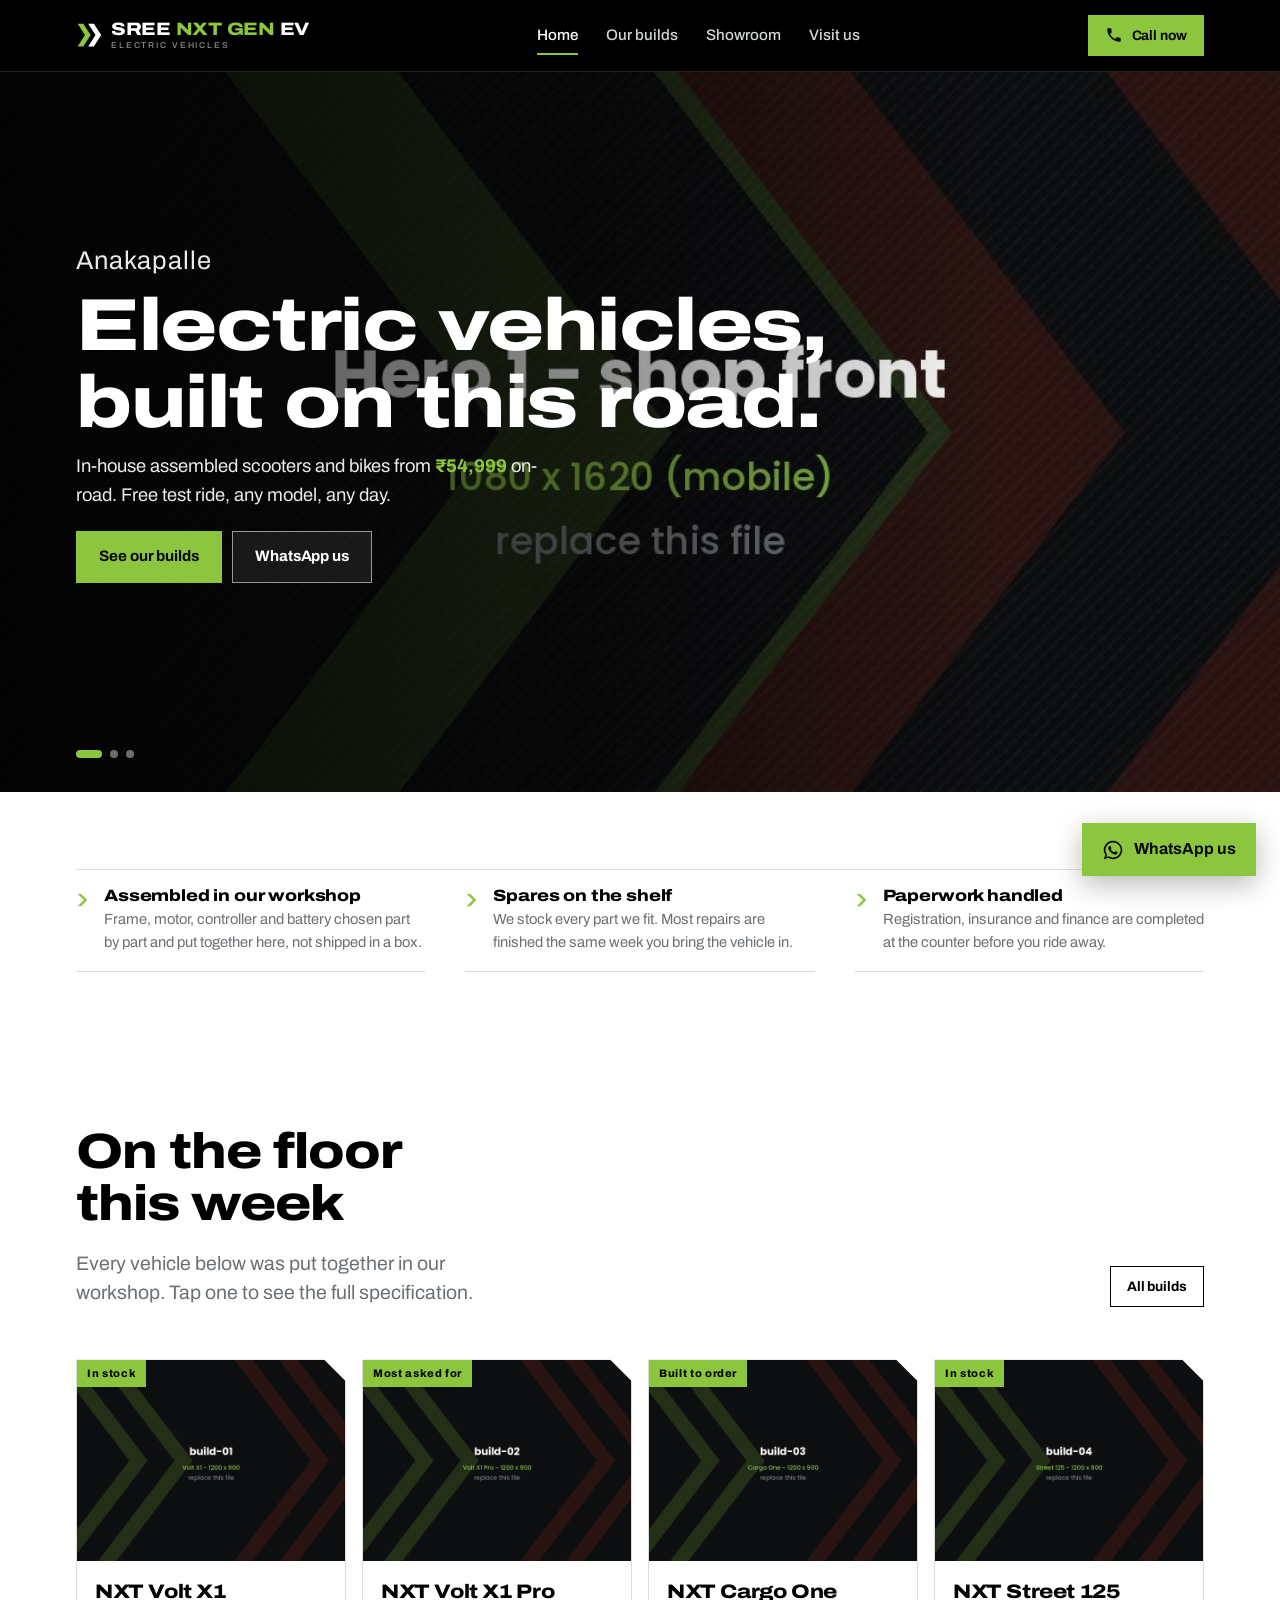
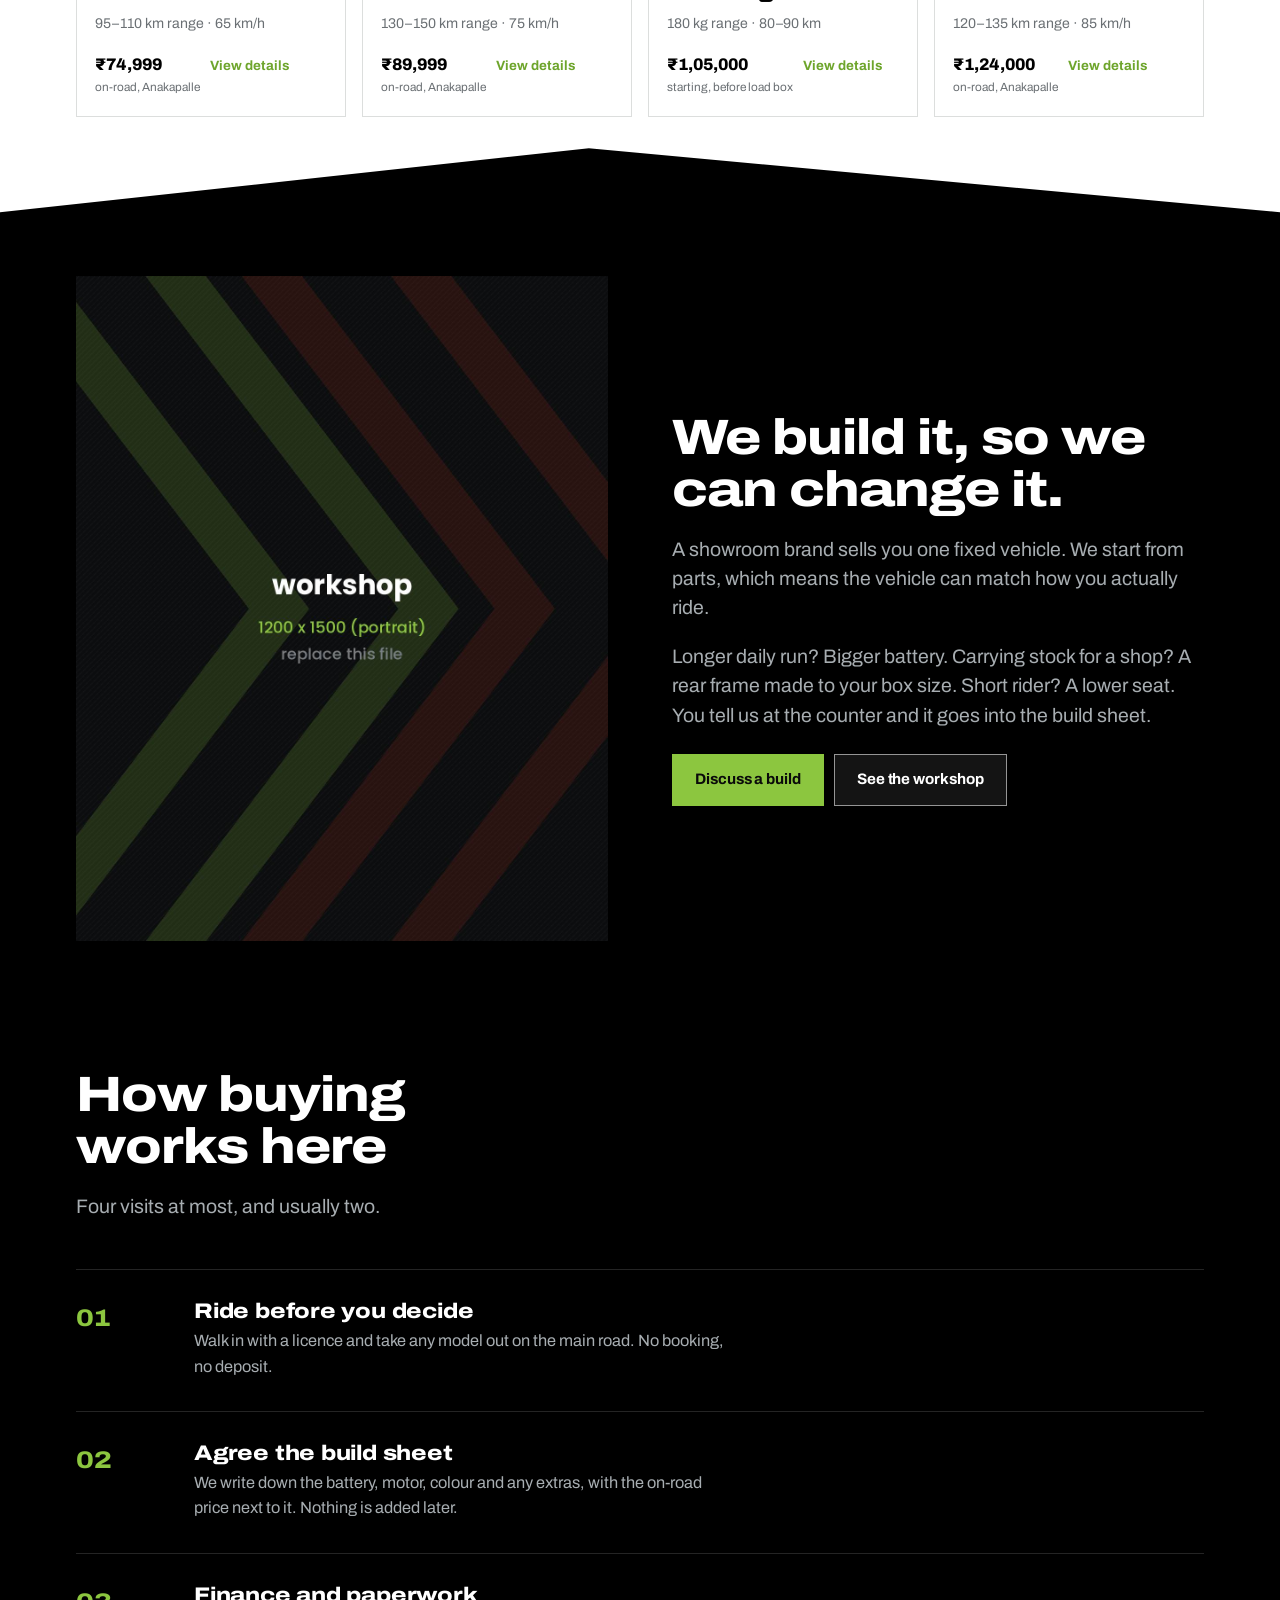
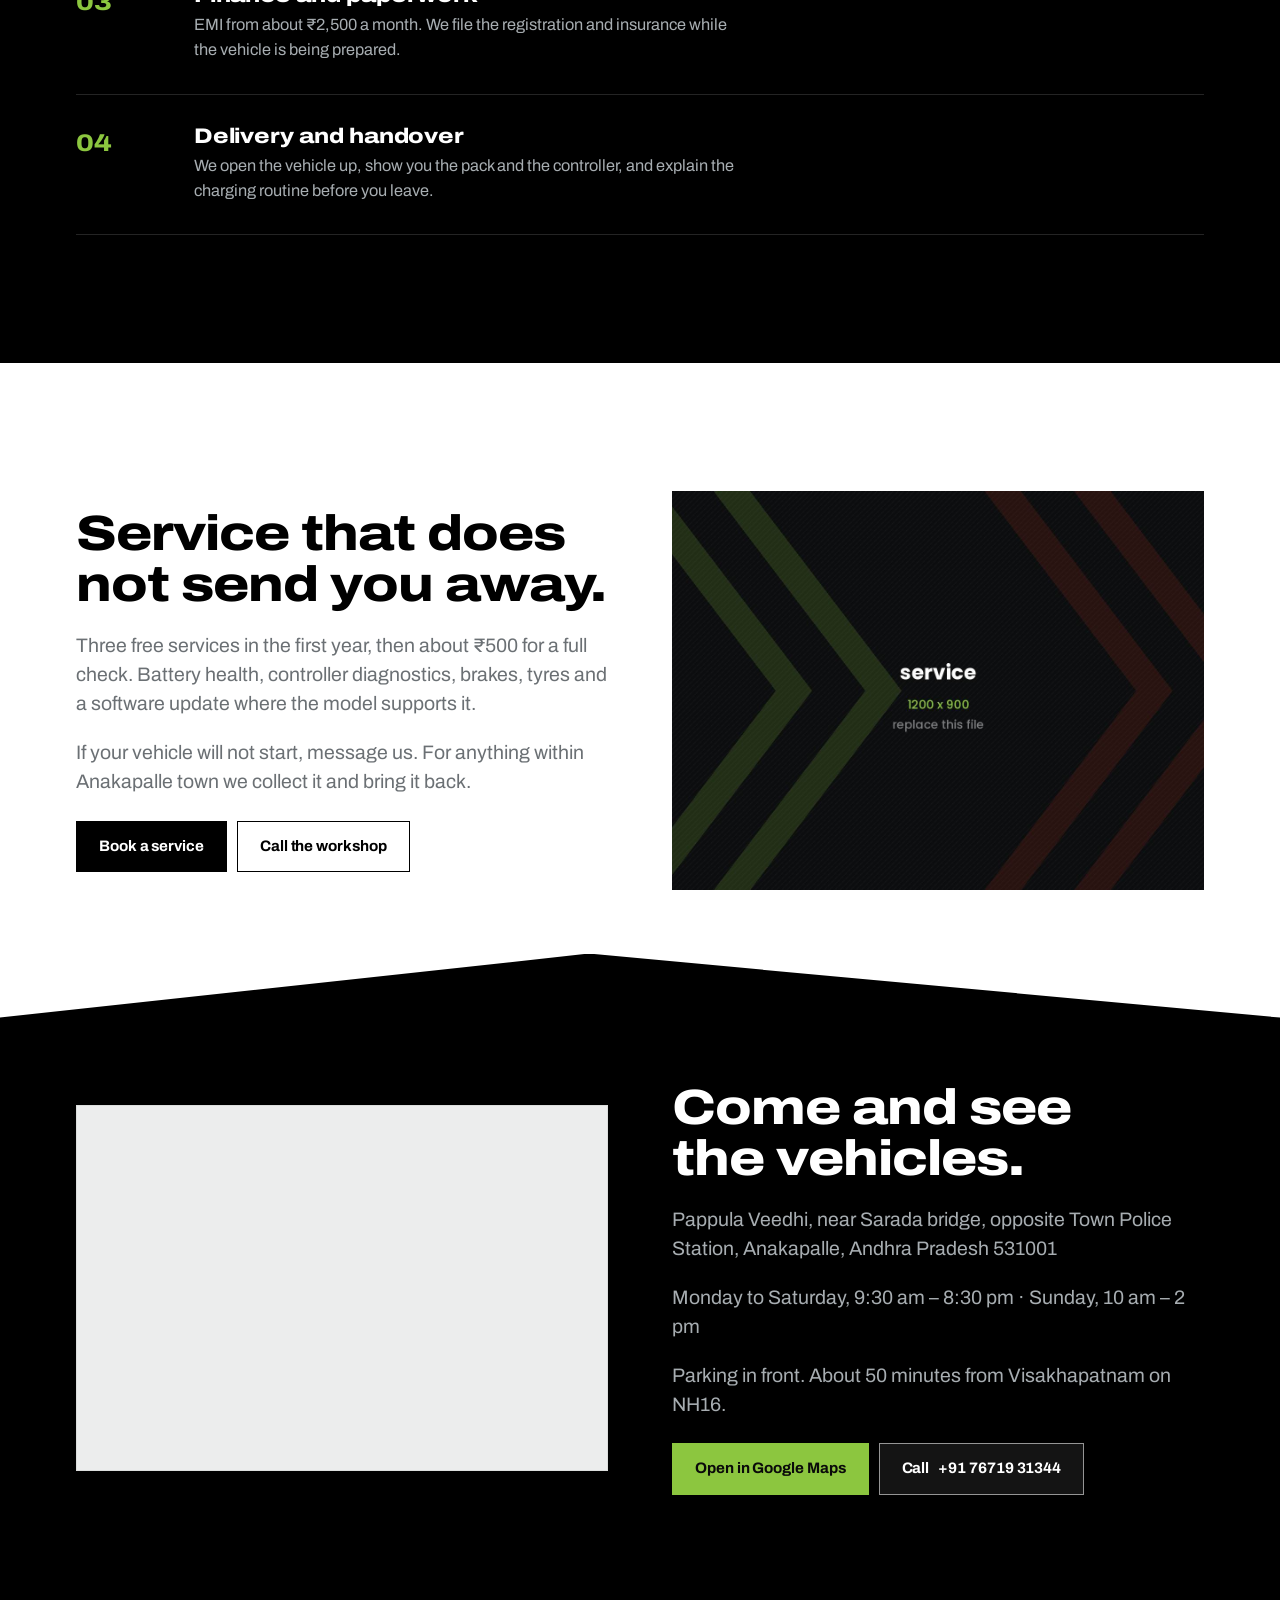
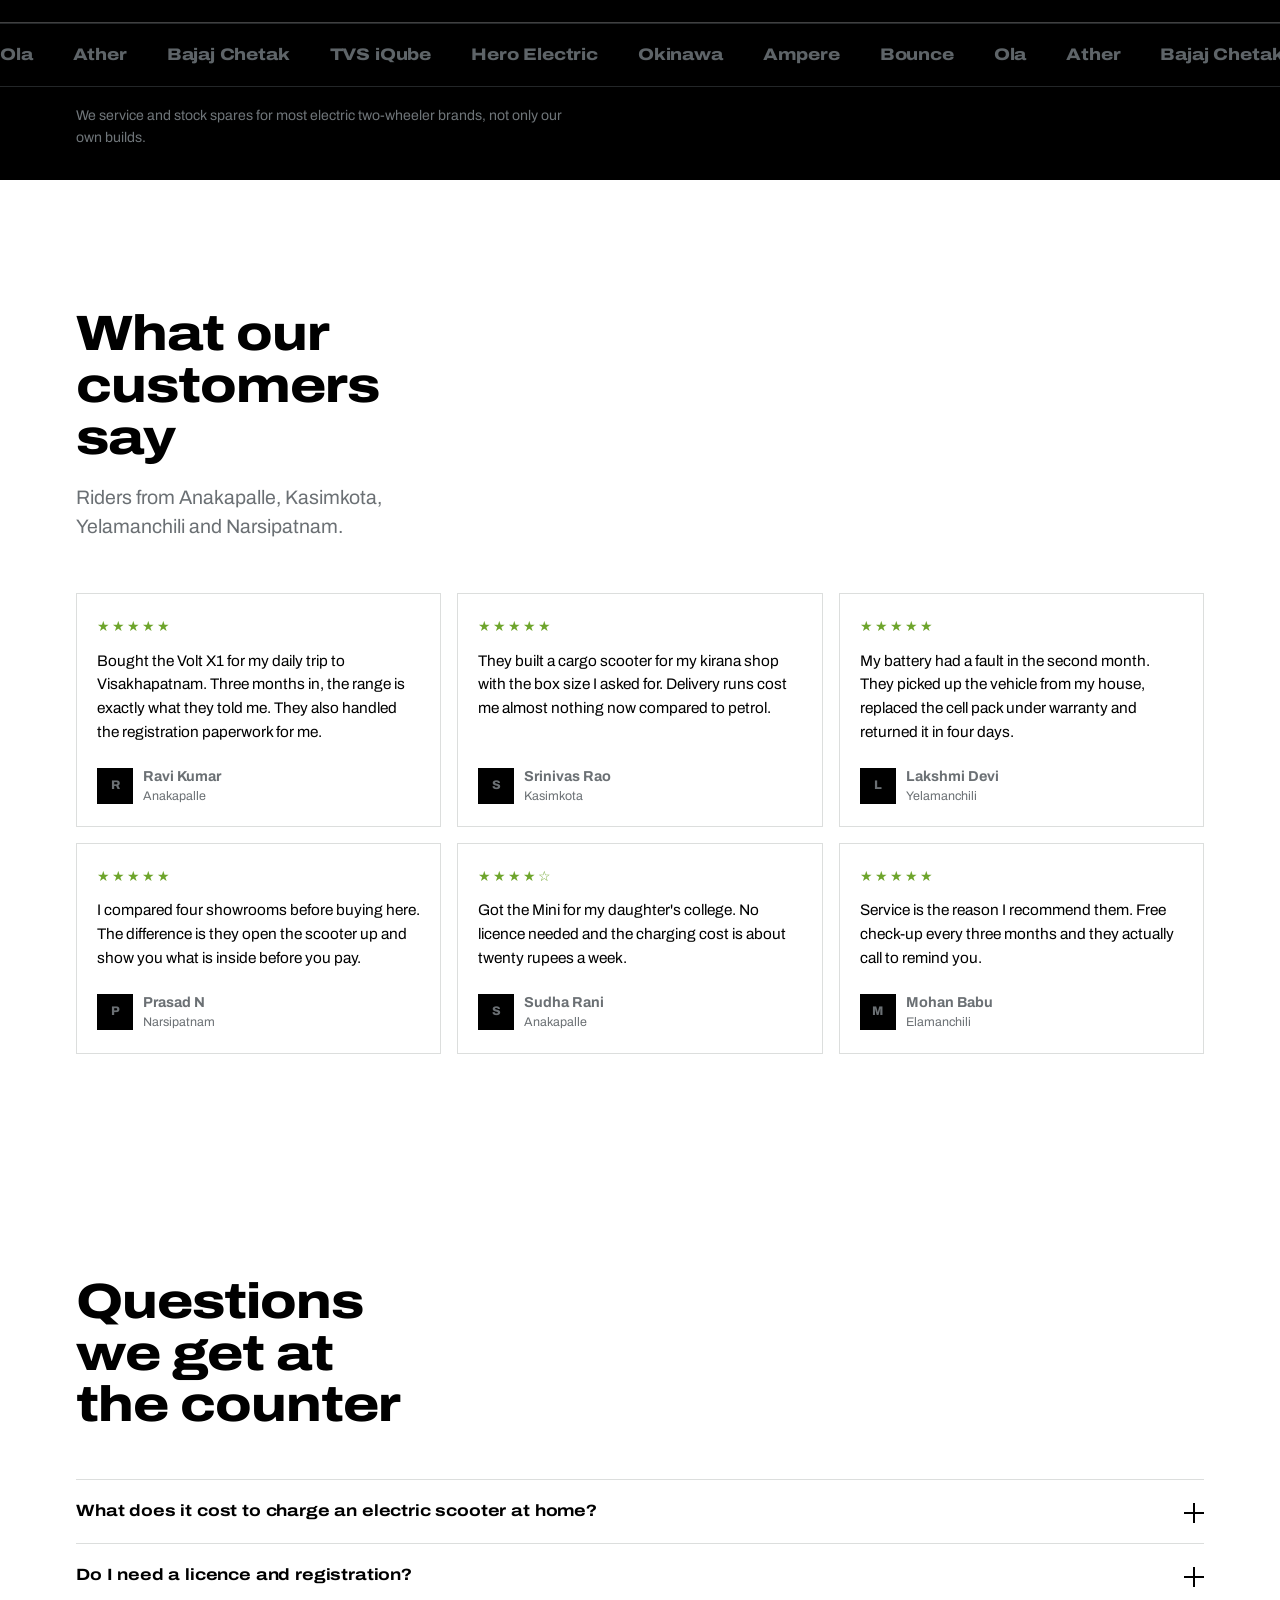
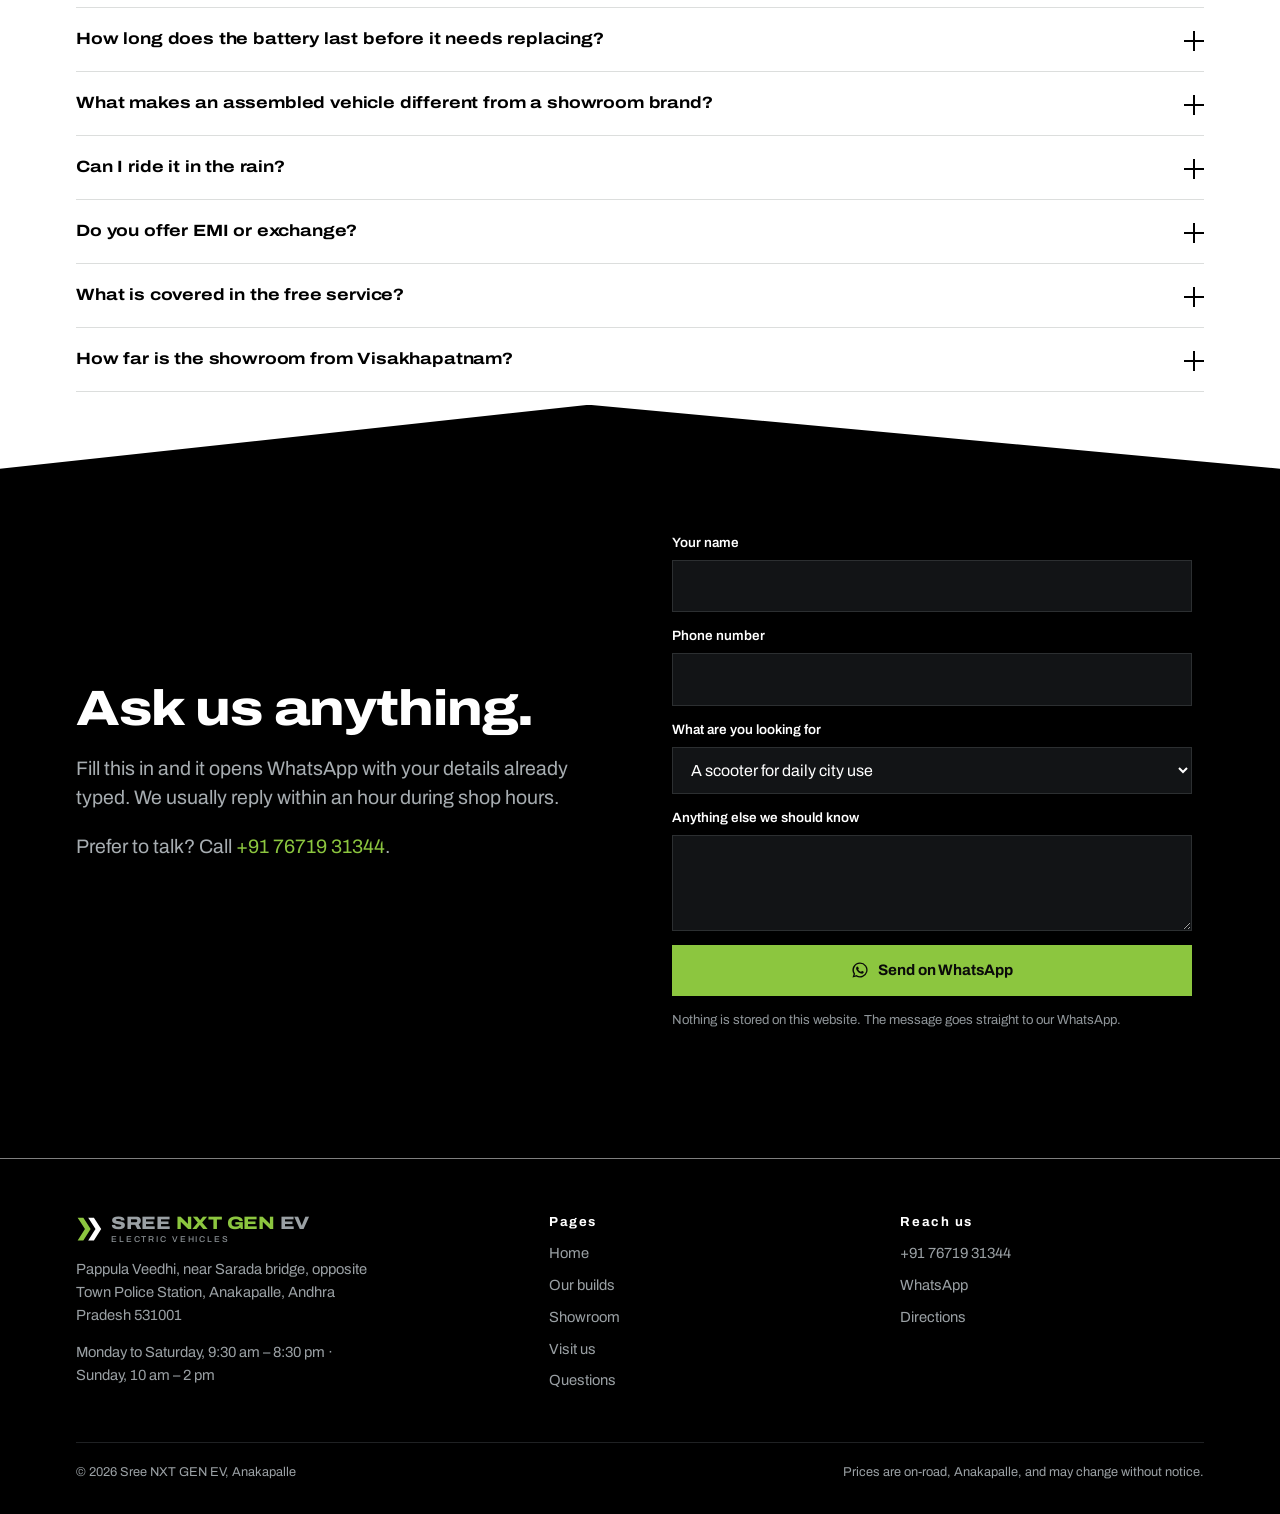
==== index.html @ 7ce73fc5 "first commit" ====
<!DOCTYPE html>
<html lang="en">
<head>
<meta charset="utf-8">
<meta name="viewport" content="width=device-width, initial-scale=1, viewport-fit=cover">
<title>Sree NXT GEN EV — Electric scooters and bikes in Anakapalle</title>
<meta name="description" content="Electric scooters, bikes and cargo vehicles assembled in our own workshop in Anakapalle. Test rides, EMI, registration and service, all in one place near the Sarada bridge.">
<meta name="theme-color" content="#000000">
<link rel="canonical" href="https://example.github.io/sree-nxt-gen-ev/">

<meta property="og:type" content="website">
<meta property="og:title" content="Sree NXT GEN EV — Electric scooters and bikes in Anakapalle">
<meta property="og:description" content="Assembled in our own workshop. Test ride any model on the Anakapalle main road, near the Sarada bridge.">
<meta property="og:image" content="assets/img/brand/og-cover.jpg">

<link rel="icon" href="assets/img/brand/favicon.svg" type="image/svg+xml">
<link rel="apple-touch-icon" href="assets/img/brand/og-cover.jpg">

<link rel="preconnect" href="https://fonts.googleapis.com">
<link rel="preconnect" href="https://fonts.gstatic.com" crossorigin>
<link href="https://fonts.googleapis.com/css2?family=Archivo:wdth,wght@100..125,400..900&display=swap" rel="stylesheet">
<link rel="stylesheet" href="assets/css/style.css">
</head>

<body>
<a class="skip" href="#main">Skip to content</a>

<!-- ─── Header ─────────────────────────────────────────────────────────── -->
<header class="site-head">
  <div class="wrap">
    <a class="logo" href="index.html" aria-label="Sree NXT GEN EV, home">
      <svg class="logo__mark" viewBox="0 0 32 32" aria-hidden="true">
        <path d="M2 2h7l9 14-9 14H2l9-14z" fill="#8cc63f"/>
        <path d="M15 2h7l9 14-9 14h-7l9-14z" fill="#ffffff"/>
      </svg>
      <span class="logo__text">SREE <b>NXT GEN</b> EV
        <span class="logo__sub">ELECTRIC VEHICLES</span>
      </span>
    </a>

    <nav class="nav" aria-label="Main">
      <a href="index.html" aria-current="page">Home</a>
      <a href="builds.html">Our builds</a>
      <a href="gallery.html">Showroom</a>
      <a href="contact.html">Visit us</a>
    </nav>

    <a class="btn btn--volt btn--sm head-cta" href="tel:+917671931344" data-link="call">
      <svg viewBox="0 0 24 24" fill="currentColor" aria-hidden="true"><path d="M6.6 10.8a15.1 15.1 0 0 0 6.6 6.6l2.2-2.2c.3-.3.7-.4 1-.2 1.2.4 2.4.6 3.6.6.6 0 1 .4 1 1V20c0 .6-.4 1-1 1A17 17 0 0 1 3 4c0-.6.4-1 1-1h3.5c.6 0 1 .4 1 1 0 1.3.2 2.5.6 3.6.1.3 0 .7-.2 1z"/></svg>
      Call now
    </a>

    <button class="burger" type="button" aria-label="Menu" aria-expanded="false" aria-controls="menu"><span></span></button>
  </div>
</header>

<div class="menu" id="menu">
  <a class="menu__link" href="index.html">Home</a>
  <a class="menu__link" href="builds.html">Our builds</a>
  <a class="menu__link" href="gallery.html">Showroom</a>
  <a class="menu__link" href="contact.html">Visit us</a>
  <a class="menu__link" href="index.html#faq">Questions</a>
  <div class="menu__foot">
    <a class="btn btn--volt" href="#" data-link="whatsapp">Message us on WhatsApp</a>
    <a class="btn btn--ghost" href="#" data-link="call">Call <span data-fill="phone">+91 76719 31344</span></a>
  </div>
</div>

<main id="main">

<!-- ─── Hero ───────────────────────────────────────────────────────────── -->
<section class="hero" aria-label="Featured">

  <article class="hero__slide is-active">
    <div class="hero__media">
      <picture>
        <source media="(min-width: 768px)" srcset="assets/img/hero/hero-1-desktop.jpg">
        <img src="assets/img/hero/hero-1-mobile.jpg" alt="Sree NXT GEN EV showroom on the Anakapalle main road" width="1080" height="1620" fetchpriority="high">
      </picture>
    </div>
    <div class="hero__copy">
      <p class="hero__kicker rise">Anakapalle</p>
      <h1 class="rise">Electric vehicles, built on this road.</h1>
      <p class="hero__price rise">In-house assembled scooters and bikes from <strong>₹54,999</strong> on-road. Free test ride, any model, any day.</p>
      <div class="hero__actions rise">
        <a class="btn btn--volt" href="builds.html">See our builds</a>
        <a class="btn btn--ghost" href="#" data-link="whatsapp">WhatsApp us</a>
      </div>
    </div>
  </article>

  <article class="hero__slide">
    <div class="hero__media">
      <picture>
        <source media="(min-width: 768px)" srcset="assets/img/hero/hero-2-desktop.jpg">
        <img src="assets/img/hero/hero-2-mobile.jpg" alt="A custom assembled electric bike in the workshop" width="1080" height="1620" loading="lazy">
      </picture>
    </div>
    <div class="hero__copy">
      <p class="hero__kicker">Made to order</p>
      <h1>Tell us the range. We build to it.</h1>
      <p class="hero__price">Pick the battery, the seat, the carrier and the colour. Most custom builds are ready in <strong>10 to 14 days</strong>.</p>
      <div class="hero__actions">
        <a class="btn btn--volt" href="#" data-link="whatsapp" data-msg="Hello Sree NXT GEN EV, I want to discuss a custom build. Can you tell me the options?">Start a custom build</a>
        <a class="btn btn--ghost" href="builds.html">See what we have made</a>
      </div>
    </div>
  </article>

  <article class="hero__slide">
    <div class="hero__media">
      <picture>
        <source media="(min-width: 768px)" srcset="assets/img/hero/hero-3-desktop.jpg">
        <img src="assets/img/hero/hero-3-mobile.jpg" alt="A customer taking delivery of a new electric scooter" width="1080" height="1620" loading="lazy">
      </picture>
    </div>
    <div class="hero__copy">
      <p class="hero__kicker">Service</p>
      <h1>Every part we fit, we keep in stock.</h1>
      <p class="hero__price">Batteries, controllers, motors and spares on the shelf, so a repair takes <strong>days, not weeks</strong>.</p>
      <div class="hero__actions">
        <a class="btn btn--volt" href="#service">Our service promise</a>
        <a class="btn btn--ghost" href="#" data-link="maps">Get directions</a>
      </div>
    </div>
  </article>

  <div class="hero__dots" role="tablist" aria-label="Choose a slide">
    <button type="button" role="tab" aria-selected="true" aria-label="Slide 1"></button>
    <button type="button" role="tab" aria-selected="false" aria-label="Slide 2"></button>
    <button type="button" role="tab" aria-selected="false" aria-label="Slide 3"></button>
  </div>
</section>

<!-- ─── Why here ───────────────────────────────────────────────────────── -->
<section class="chapter chapter--tight">
  <div class="wrap">
    <div class="facts">
      <div>
        <svg class="chev" viewBox="0 0 16 16" aria-hidden="true"><path d="M2 1h4l7 7-7 7H2l7-7z" fill="#8cc63f"/></svg>
        <div>
          <h4>Assembled in our workshop</h4>
          <p>Frame, motor, controller and battery chosen part by part and put together here, not shipped in a box.</p>
        </div>
      </div>
      <div>
        <svg class="chev" viewBox="0 0 16 16" aria-hidden="true"><path d="M2 1h4l7 7-7 7H2l7-7z" fill="#8cc63f"/></svg>
        <div>
          <h4>Spares on the shelf</h4>
          <p>We stock every part we fit. Most repairs are finished the same week you bring the vehicle in.</p>
        </div>
      </div>
      <div>
        <svg class="chev" viewBox="0 0 16 16" aria-hidden="true"><path d="M2 1h4l7 7-7 7H2l7-7z" fill="#8cc63f"/></svg>
        <div>
          <h4>Paperwork handled</h4>
          <p>Registration, insurance and finance are completed at the counter before you ride away.</p>
        </div>
      </div>
    </div>
  </div>
</section>

<!-- ─── Featured builds ───────────────────────────────────────────────── -->
<section class="chapter chapter--tight" id="builds">
  <div class="wrap">
    <div class="head head--split">
      <div>
        <h2>On the floor this week</h2>
        <p class="lede">Every vehicle below was put together in our workshop. Tap one to see the full specification.</p>
      </div>
      <a class="btn btn--line btn--sm" href="builds.html">All builds</a>
    </div>

    <div class="rail rail--4" data-builds="featured">
      <!-- cards are written by assets/js/data.js -->
    </div>
  </div>
</section>

<!-- ─── Assembly story ─────────────────────────────────────────────────── -->
<section class="chapter chapter--dark chapter--notch" id="custom">
  <div class="wrap">
    <div class="split">
      <div class="split__media">
        <img src="assets/img/brand/workshop.jpg" alt="Inside the Sree NXT GEN EV workshop" width="1200" height="1500" loading="lazy">
      </div>
      <div>
        <h2>We build it, so we can change it.</h2>
        <p class="lede">A showroom brand sells you one fixed vehicle. We start from parts, which means the vehicle can match how you actually ride.</p>
        <p class="lede">Longer daily run? Bigger battery. Carrying stock for a shop? A rear frame made to your box size. Short rider? A lower seat. You tell us at the counter and it goes into the build sheet.</p>
        <div class="stack-sm mt24">
          <a class="btn btn--volt" href="#" data-link="whatsapp" data-msg="Hello Sree NXT GEN EV, I would like to discuss a custom build. Please share the options and prices.">Discuss a build</a>
          <a class="btn btn--ghost" href="gallery.html">See the workshop</a>
        </div>
      </div>
    </div>
  </div>
</section>

<!-- ─── How buying works (a real sequence, so it is numbered) ──────────── -->
<section class="chapter chapter--dark" style="padding-top:0">
  <div class="wrap">
    <div class="head">
      <h2>How buying works here</h2>
      <p class="lede">Four visits at most, and usually two.</p>
    </div>
    <div class="steps">
      <div class="step">
        <div>
          <h4>Ride before you decide</h4>
          <p>Walk in with a licence and take any model out on the main road. No booking, no deposit.</p>
        </div>
      </div>
      <div class="step">
        <div>
          <h4>Agree the build sheet</h4>
          <p>We write down the battery, motor, colour and any extras, with the on-road price next to it. Nothing is added later.</p>
        </div>
      </div>
      <div class="step">
        <div>
          <h4>Finance and paperwork</h4>
          <p>EMI from about ₹2,500 a month. We file the registration and insurance while the vehicle is being prepared.</p>
        </div>
      </div>
      <div class="step">
        <div>
          <h4>Delivery and handover</h4>
          <p>We open the vehicle up, show you the pack and the controller, and explain the charging routine before you leave.</p>
        </div>
      </div>
    </div>
  </div>
</section>

<!-- ─── Service ────────────────────────────────────────────────────────── -->
<section class="chapter" id="service">
  <div class="wrap">
    <div class="split split--flip">
      <div class="split__media">
        <img src="assets/img/brand/service.jpg" alt="Battery and controller check in the service bay" width="1200" height="900" loading="lazy" style="aspect-ratio:4/3">
      </div>
      <div>
        <h2>Service that does not send you away.</h2>
        <p class="lede">Three free services in the first year, then about ₹500 for a full check. Battery health, controller diagnostics, brakes, tyres and a software update where the model supports it.</p>
        <p class="lede">If your vehicle will not start, message us. For anything within Anakapalle town we collect it and bring it back.</p>
        <div class="stack-sm mt24">
          <a class="btn btn--dark" href="#" data-link="whatsapp" data-msg="Hello Sree NXT GEN EV, I need service for my vehicle. Can you help?">Book a service</a>
          <a class="btn btn--line" href="#" data-link="call">Call the workshop</a>
        </div>
      </div>
    </div>
  </div>
</section>

<!-- ─── Visit us ───────────────────────────────────────────────────────── -->
<section class="chapter chapter--dark chapter--notch" id="visit">
  <div class="wrap">
    <div class="split">
      <div class="split__media">
        <div class="map">
          <iframe
            src="https://www.google.com/maps?q=Sree%20Nxt%20Gen%20ev%2C%20near%20Sarada%20bridge%2C%20Anakapalle%2C%20Andhra%20Pradesh%20531001&output=embed"
            title="Map showing Sree NXT GEN EV in Anakapalle"
            loading="lazy" referrerpolicy="no-referrer-when-downgrade"></iframe>
        </div>
      </div>
      <div>
        <h2>Come and see the vehicles.</h2>
        <p class="lede" data-fill="address">Pappula Veedhi, near Sarada bridge, opposite Town Police Station, Anakapalle, Andhra Pradesh 531001</p>
        <p class="lede" data-fill="hours">Monday to Saturday, 9:30 am – 8:30 pm · Sunday, 10 am – 2 pm</p>
        <p class="lede">Parking in front. About 50 minutes from Visakhapatnam on NH16.</p>
        <div class="stack-sm mt24">
          <a class="btn btn--volt" href="#" data-link="maps">Open in Google Maps</a>
          <a class="btn btn--ghost" href="#" data-link="call">Call <span data-fill="phone">+91 76719 31344</span></a>
        </div>
      </div>
    </div>
  </div>
</section>

<!-- ─── Brands we service ──────────────────────────────────────────────── -->
<section class="chapter--dark" style="background:#000;padding-block:0" aria-label="Vehicles we service">
  <div class="marquee">
    <div class="marquee__row" aria-hidden="true">
      <span>Ola</span><span>Ather</span><span>Bajaj Chetak</span><span>TVS iQube</span><span>Hero Electric</span><span>Okinawa</span><span>Ampere</span><span>Bounce</span>
      <span>Ola</span><span>Ather</span><span>Bajaj Chetak</span><span>TVS iQube</span><span>Hero Electric</span><span>Okinawa</span><span>Ampere</span><span>Bounce</span>
    </div>
  </div>
  <div class="wrap" style="padding-block:18px 32px">
    <p style="color:#6f7579;font-size:.88rem;margin:0">We service and stock spares for most electric two-wheeler brands, not only our own builds.</p>
  </div>
</section>

<!-- ─── Reviews ────────────────────────────────────────────────────────── -->
<section class="chapter" id="reviews">
  <div class="wrap">
    <div class="head">
      <h2>What our customers say</h2>
      <p class="lede">Riders from Anakapalle, Kasimkota, Yelamanchili and Narsipatnam.</p>
    </div>
    <div class="rail" data-reviews>
      <!-- written by assets/js/data.js -->
    </div>
  </div>
</section>

<!-- ─── FAQ ────────────────────────────────────────────────────────────── -->
<section class="chapter chapter--tight" id="faq">
  <div class="wrap">
    <div class="head">
      <h2>Questions we get at the counter</h2>
    </div>
    <div class="acc" data-faqs>
      <!-- written by assets/js/data.js -->
    </div>
  </div>
</section>

<!-- ─── Enquiry ────────────────────────────────────────────────────────── -->
<section class="chapter chapter--dark chapter--notch" id="enquire">
  <div class="wrap">
    <div class="split">
      <div>
        <h2>Ask us anything.</h2>
        <p class="lede">Fill this in and it opens WhatsApp with your details already typed. We usually reply within an hour during shop hours.</p>
        <p class="lede">Prefer to talk? Call <a href="#" data-link="call" class="volt" data-fill="phone">+91 76719 31344</a>.</p>
      </div>

      <form class="form" id="enquiry" novalidate>
        <div class="field">
          <label for="name_field">Your name</label>
          <input type="text" id="name_field" name="name_field" autocomplete="name" aria-required="true">
        </div>
        <div class="field">
          <label for="phone_field">Phone number</label>
          <input type="tel" id="phone_field" name="phone_field" autocomplete="tel" inputmode="numeric" aria-required="true">
        </div>
        <div class="field">
          <label for="model_field">What are you looking for</label>
          <select id="model_field" name="model_field">
            <option>A scooter for daily city use</option>
            <option>A motorcycle style build</option>
            <option>A cargo or delivery vehicle</option>
            <option>A low speed model, no licence</option>
            <option>Service or spare parts</option>
            <option>Something else</option>
          </select>
        </div>
        <div class="field">
          <label for="note_field">Anything else we should know</label>
          <textarea id="note_field" name="note_field"></textarea>
        </div>
        <button class="btn btn--volt btn--block" type="submit">
          <svg viewBox="0 0 24 24" fill="currentColor" aria-hidden="true"><path d="M12 2a10 10 0 0 0-8.5 15.3L2 22l4.8-1.5A10 10 0 1 0 12 2m0 1.8a8.2 8.2 0 1 1-4.3 15.1l-.3-.2-2.8.9.9-2.7-.2-.3A8.2 8.2 0 0 1 12 3.8m4.7 10.3c-.3-.1-1.5-.7-1.7-.8s-.4-.1-.6.1-.6.8-.8 1-.3.2-.6 0a6.7 6.7 0 0 1-3.3-2.9c-.3-.4.2-.4.6-1.3.1-.2 0-.4 0-.5l-.8-1.8c-.2-.5-.4-.4-.6-.4h-.5a1 1 0 0 0-.7.3 2.8 2.8 0 0 0-.9 2.1 4.9 4.9 0 0 0 1 2.6 11 11 0 0 0 4.3 3.8c1.6.6 2.2.7 3 .6a2.5 2.5 0 0 0 1.7-1.2 2 2 0 0 0 .1-1.2z"/></svg>
          Send on WhatsApp
        </button>
        <p class="form__note" id="formMsg">Nothing is stored on this website. The message goes straight to our WhatsApp.</p>
      </form>
    </div>
  </div>
</section>

</main>

<!-- ─── Footer ─────────────────────────────────────────────────────────── -->
<footer class="site-foot">
  <div class="wrap">
    <div class="foot-grid">
      <div>
        <a class="logo" href="index.html" style="margin-bottom:14px">
          <svg class="logo__mark" viewBox="0 0 32 32" aria-hidden="true">
            <path d="M2 2h7l9 14-9 14H2l9-14z" fill="#8cc63f"/>
            <path d="M15 2h7l9 14-9 14h-7l9-14z" fill="#ffffff"/>
          </svg>
          <span class="logo__text">SREE <b>NXT GEN</b> EV<span class="logo__sub">ELECTRIC VEHICLES</span></span>
        </a>
        <p data-fill="address">Pappula Veedhi, near Sarada bridge, opposite Town Police Station, Anakapalle, Andhra Pradesh 531001</p>
        <p data-fill="hours">Monday to Saturday, 9:30 am – 8:30 pm</p>
      </div>

      <div>
        <h4>Pages</h4>
        <ul>
          <li><a href="index.html">Home</a></li>
          <li><a href="builds.html">Our builds</a></li>
          <li><a href="gallery.html">Showroom</a></li>
          <li><a href="contact.html">Visit us</a></li>
          <li><a href="index.html#faq">Questions</a></li>
        </ul>
      </div>

      <div>
        <h4>Reach us</h4>
        <ul>
          <li><a href="#" data-link="call" data-fill="phone">+91 76719 31344</a></li>
          <li><a href="#" data-link="whatsapp">WhatsApp</a></li>
          <li><a href="#" data-link="maps">Directions</a></li>
        </ul>
      </div>
    </div>

    <div class="foot-base">
      <span>© <span data-fill="year">2026</span> Sree NXT GEN EV, Anakapalle</span>
      <span>Prices are on-road, Anakapalle, and may change without notice.</span>
    </div>
  </div>
</footer>

<!-- ─── Mobile action bar ──────────────────────────────────────────────── -->
<nav class="actionbar" aria-label="Quick contact">
  <a href="#" data-link="call">
    <svg viewBox="0 0 24 24" fill="currentColor" aria-hidden="true"><path d="M6.6 10.8a15.1 15.1 0 0 0 6.6 6.6l2.2-2.2c.3-.3.7-.4 1-.2 1.2.4 2.4.6 3.6.6.6 0 1 .4 1 1V20c0 .6-.4 1-1 1A17 17 0 0 1 3 4c0-.6.4-1 1-1h3.5c.6 0 1 .4 1 1 0 1.3.2 2.5.6 3.6.1.3 0 .7-.2 1z"/></svg>
    Call
  </a>
  <a class="ab-wa" href="#" data-link="whatsapp">
    <svg viewBox="0 0 24 24" fill="currentColor" aria-hidden="true"><path d="M12 2a10 10 0 0 0-8.5 15.3L2 22l4.8-1.5A10 10 0 1 0 12 2m0 1.8a8.2 8.2 0 1 1-4.3 15.1l-.3-.2-2.8.9.9-2.7-.2-.3A8.2 8.2 0 0 1 12 3.8m4.7 10.3c-.3-.1-1.5-.7-1.7-.8s-.4-.1-.6.1-.6.8-.8 1-.3.2-.6 0a6.7 6.7 0 0 1-3.3-2.9c-.3-.4.2-.4.6-1.3.1-.2 0-.4 0-.5l-.8-1.8c-.2-.5-.4-.4-.6-.4h-.5a1 1 0 0 0-.7.3 2.8 2.8 0 0 0-.9 2.1 4.9 4.9 0 0 0 1 2.6 11 11 0 0 0 4.3 3.8c1.6.6 2.2.7 3 .6a2.5 2.5 0 0 0 1.7-1.2 2 2 0 0 0 .1-1.2z"/></svg>
    WhatsApp
  </a>
  <a href="#" data-link="maps">
    <svg viewBox="0 0 24 24" fill="currentColor" aria-hidden="true"><path d="M12 2a7 7 0 0 0-7 7c0 5 7 13 7 13s7-8 7-13a7 7 0 0 0-7-7m0 9.5A2.5 2.5 0 1 1 14.5 9 2.5 2.5 0 0 1 12 11.5"/></svg>
    Directions
  </a>
</nav>

<a class="wa-float" href="#" data-link="whatsapp">
  <svg viewBox="0 0 24 24" fill="currentColor" aria-hidden="true"><path d="M12 2a10 10 0 0 0-8.5 15.3L2 22l4.8-1.5A10 10 0 1 0 12 2m0 1.8a8.2 8.2 0 1 1-4.3 15.1l-.3-.2-2.8.9.9-2.7-.2-.3A8.2 8.2 0 0 1 12 3.8m4.7 10.3c-.3-.1-1.5-.7-1.7-.8s-.4-.1-.6.1-.6.8-.8 1-.3.2-.6 0a6.7 6.7 0 0 1-3.3-2.9c-.3-.4.2-.4.6-1.3.1-.2 0-.4 0-.5l-.8-1.8c-.2-.5-.4-.4-.6-.4h-.5a1 1 0 0 0-.7.3 2.8 2.8 0 0 0-.9 2.1 4.9 4.9 0 0 0 1 2.6 11 11 0 0 0 4.3 3.8c1.6.6 2.2.7 3 .6a2.5 2.5 0 0 0 1.7-1.2 2 2 0 0 0 .1-1.2z"/></svg>
  WhatsApp us
</a>

<!-- ─── Build detail pop-up ────────────────────────────────────────────── -->
<div class="modal" id="buildModal" role="dialog" aria-modal="true" aria-labelledby="buildName">
  <div class="modal__box">
    <button class="modal__close" type="button" aria-label="Close">×</button>
    <div class="modal__media"><img src="" alt=""></div>
    <div class="modal__body">
      <h3 id="buildName"></h3>
      <p class="card__price" id="buildPrice" style="font-size:1.15rem"></p>
      <p class="lede" id="buildSummary"></p>
      <ul class="speclist" id="buildSpecs"></ul>
      <div class="stack-sm">
        <a class="btn btn--volt" id="buildWa" href="#">Enquire on WhatsApp</a>
        <a class="btn btn--line" id="buildCall" href="#">Call the showroom</a>
      </div>
    </div>
  </div>
</div>

<script type="application/ld+json">
{
  "@context": "https://schema.org",
  "@type": "AutoDealer",
  "name": "Sree NXT GEN EV",
  "description": "Electric scooters, bikes and cargo vehicles assembled in-house, with service and spares, in Anakapalle, Andhra Pradesh.",
  "image": "assets/img/brand/og-cover.jpg",
  "telephone": "+917671931344",
  "address": {
    "@type": "PostalAddress",
    "streetAddress": "Pappula Veedhi, near Sarada bridge, opposite Town Police Station",
    "addressLocality": "Anakapalle",
    "addressRegion": "Andhra Pradesh",
    "postalCode": "531001",
    "addressCountry": "IN"
  },
  "hasMap": "https://maps.app.goo.gl/efDsurcxr8Ua7Mjt7",
  "openingHoursSpecification": [
    { "@type": "OpeningHoursSpecification", "dayOfWeek": ["Monday","Tuesday","Wednesday","Thursday","Friday","Saturday"], "opens": "09:30", "closes": "20:30" },
    { "@type": "OpeningHoursSpecification", "dayOfWeek": "Sunday", "opens": "10:00", "closes": "14:00" }
  ]
}
</script>

<script src="assets/js/data.js"></script>
<script src="assets/js/main.js"></script>
</body>
</html>
---- assets/css/style.css ----
/* ==========================================================================
   Sree NXT GEN EV — stylesheet
   Mobile first. Plain CSS, no build step, no framework.
   Order: 1 tokens · 2 base · 3 layout · 4 header · 5 hero · 6 components
          · 7 sections · 8 forms · 9 action bar · 10 footer · 11 utilities
   ========================================================================== */

/* 1 ─ Tokens ------------------------------------------------------------- */
:root {
  /* Palette taken from the shop signboard */
  --black: #000000;
  --graphite: #17191b;
  --paper: #ffffff;
  --fog: #eceded;
  --line: #dcdedd;
  --steel: #6b7074;
  --volt: #8cc63f;
  --volt-dark: #6ea52c;
  --flare: #e23b26;

  --ink: var(--black);
  --bg: var(--paper);

  /* Type */
  --font: "Archivo", "Helvetica Neue", Helvetica, Arial, sans-serif;
  --wide: 118%;   /* display width axis */
  --xwide: 125%;  /* hero width axis   */

  /* Rhythm */
  --pad: 20px;
  --gap: 16px;
  --chapter: 64px;
  --max: 1240px;
  --header-h: 60px;
  --bar-h: 64px; /* mobile action bar */

  --ease: cubic-bezier(.22, .61, .36, 1);
}

@media (min-width: 768px) {
  :root { --pad: 40px; --chapter: 104px; --header-h: 72px; --bar-h: 0px; }
}
@media (min-width: 1200px) {
  :root { --pad: 56px; --chapter: 128px; }
}

/* 2 ─ Base --------------------------------------------------------------- */
*, *::before, *::after { box-sizing: border-box; }

html {
  -webkit-text-size-adjust: 100%;
  scroll-behavior: smooth;
  scroll-padding-top: calc(var(--header-h) + 12px);
}

body {
  margin: 0;
  background: var(--bg);
  color: var(--ink);
  font-family: var(--font);
  font-size: 16px;
  line-height: 1.55;
  font-weight: 400;
  -webkit-font-smoothing: antialiased;
  overflow-x: hidden;
  padding-bottom: var(--bar-h); /* room for the mobile action bar */
}

img { max-width: 100%; display: block; height: auto; }
a { color: inherit; text-decoration: none; }
button { font: inherit; color: inherit; }

h1, h2, h3, h4 {
  font-weight: 800;
  font-stretch: var(--wide);
  letter-spacing: -0.02em;
  line-height: 1.04;
  margin: 0 0 .4em;
  text-wrap: balance;
}

h1 { font-size: clamp(2.1rem, 8.2vw, 4.6rem); font-stretch: var(--xwide); }
h2 { font-size: clamp(1.75rem, 5.6vw, 3.1rem); }
h3 { font-size: clamp(1.15rem, 3.4vw, 1.5rem); }
h4 { font-size: 1.02rem; letter-spacing: -0.01em; }

p { margin: 0 0 1em; max-width: 62ch; }
.lede { font-size: clamp(1rem, 3.6vw, 1.22rem); color: var(--steel); line-height: 1.5; }

:focus-visible {
  outline: 3px solid var(--volt);
  outline-offset: 3px;
  border-radius: 2px;
}

.skip {
  position: absolute; left: -9999px; top: 0; z-index: 200;
  background: var(--volt); color: #000; padding: 12px 18px; font-weight: 700;
}
.skip:focus { left: 8px; top: 8px; }

::selection { background: var(--volt); color: #000; }

/* 3 ─ Layout ------------------------------------------------------------- */
.wrap { width: 100%; max-width: var(--max); margin-inline: auto; padding-inline: var(--pad); }

.chapter { padding-block: var(--chapter); }
.chapter--tight { padding-block: calc(var(--chapter) * .6); }

.chapter--dark {
  background: var(--black);
  color: var(--paper);
  position: relative;
}
.chapter--dark .lede { color: #a7adb1; }

/* The signature device: a chevron-cut top edge, echoing the signboard arrows */
.chapter--notch { clip-path: polygon(0 34px, 46% 0, 100% 34px, 100% 100%, 0 100%); margin-top: -34px; }
@media (min-width: 768px) {
  .chapter--notch { clip-path: polygon(0 64px, 46% 0, 100% 64px, 100% 100%, 0 100%); margin-top: -64px; }
}

.head { margin-bottom: 32px; }
.head p { margin-bottom: 0; }
@media (min-width: 768px) {
  .head { margin-bottom: 48px; max-width: 46ch; }
  .head--split { display: flex; align-items: flex-end; justify-content: space-between; gap: 40px; max-width: none; }
  .head--split > div { max-width: 46ch; }
}

.grid { display: grid; gap: var(--gap); }
@media (min-width: 700px) { .grid--2 { grid-template-columns: repeat(2, 1fr); } }
@media (min-width: 700px) { .grid--3 { grid-template-columns: repeat(2, 1fr); } }
@media (min-width: 1000px) { .grid--3 { grid-template-columns: repeat(3, 1fr); } }
@media (min-width: 700px) { .grid--4 { grid-template-columns: repeat(2, 1fr); } }
@media (min-width: 1000px) { .grid--4 { grid-template-columns: repeat(4, 1fr); } }

/* 4 ─ Header ------------------------------------------------------------- */
.site-head {
  position: sticky; top: 0; z-index: 90;
  height: var(--header-h);
  background: var(--black);
  color: var(--paper);
  display: flex; align-items: center;
  border-bottom: 1px solid #1f2123;
}
.site-head .wrap { display: flex; align-items: center; justify-content: space-between; gap: 16px; }

.logo { display: flex; align-items: center; gap: 9px; flex-shrink: 0; }
.logo__mark { width: 26px; height: 26px; flex-shrink: 0; }
.logo__text {
  font-weight: 800; font-stretch: var(--wide);
  font-size: clamp(.95rem, 4.2vw, 1.12rem); letter-spacing: -0.015em; line-height: 1;
  white-space: nowrap;
}
.logo__text b { color: var(--volt); font-weight: 800; }
.logo__sub {
  display: block; font-size: .53rem; letter-spacing: .22em;
  color: #8a9094; font-weight: 500; margin-top: 3px; font-stretch: 100%;
}

.nav { display: none; }
@media (min-width: 900px) {
  .nav { display: flex; align-items: center; gap: 28px; }
  .nav a { font-size: .95rem; font-weight: 500; color: #d3d7d9; padding-block: 6px; position: relative; }
  .nav a:hover { color: var(--paper); }
  .nav a[aria-current="page"] { color: var(--paper); }
  .nav a[aria-current="page"]::after {
    content: ""; position: absolute; left: 0; right: 0; bottom: -2px; height: 2px; background: var(--volt);
  }
}

/* Scoped to .site-head so the later .btn rule cannot override the display */
.site-head .head-cta { display: none; }
@media (min-width: 900px) { .site-head .head-cta { display: inline-flex; } }

.burger {
  width: 42px; height: 42px; display: grid; place-items: center;
  background: none; border: 1px solid #2c2f31; cursor: pointer; padding: 0;
}
@media (min-width: 900px) { .burger { display: none; } }
.burger span { display: block; width: 18px; height: 2px; background: var(--paper); position: relative; transition: background .2s; }
.burger span::before, .burger span::after {
  content: ""; position: absolute; left: 0; width: 18px; height: 2px; background: var(--paper); transition: transform .25s var(--ease);
}
.burger span::before { top: -6px; }
.burger span::after { top: 6px; }
body.menu-open .burger span { background: transparent; }
body.menu-open .burger span::before { transform: translateY(6px) rotate(45deg); }
body.menu-open .burger span::after { transform: translateY(-6px) rotate(-45deg); }

.menu {
  position: fixed; inset: var(--header-h) 0 0; z-index: 88;
  background: var(--black); color: var(--paper);
  padding: 28px var(--pad) 40px;
  display: flex; flex-direction: column; gap: 2px;
  transform: translateY(-8px); opacity: 0; pointer-events: none;
  transition: opacity .22s var(--ease), transform .22s var(--ease);
  overflow-y: auto;
}
body.menu-open .menu { opacity: 1; transform: none; pointer-events: auto; }
.menu a.menu__link {
  font-size: 1.7rem; font-weight: 800; font-stretch: var(--wide);
  padding: 14px 0; border-bottom: 1px solid #1c1e20; letter-spacing: -0.02em;
}
.menu__foot { margin-top: auto; padding-top: 28px; display: grid; gap: 10px; }
.menu__foot .btn { width: 100%; }
@media (min-width: 900px) { .menu { display: none; } }

/* 5 ─ Hero --------------------------------------------------------------- */
.hero {
  position: relative;
  background: var(--black);
  color: var(--paper);
  overflow: hidden;
}

.hero__slide {
  position: relative;
  display: none;
  height: calc(100svh - var(--header-h) - var(--bar-h));
  min-height: 540px;
  max-height: 760px;
}
.hero__slide.is-active { display: block; }

.hero__media { position: absolute; inset: 0; }
.hero__media img { width: 100%; height: 100%; object-fit: cover; object-position: center bottom; }

/* Scrim keeps the headline readable whatever photo the client drops in */
.hero__media::after {
  content: "";
  position: absolute; inset: 0;
  background: linear-gradient(to bottom, rgba(0,0,0,.62) 0%, rgba(0,0,0,.28) 42%, rgba(0,0,0,.10) 70%);
}

.hero__copy {
  position: relative; z-index: 2;
  height: 100%;
  display: flex; flex-direction: column;
  align-items: center; text-align: center;
  padding: 34px var(--pad) 0;
  max-width: var(--max); margin-inline: auto;
}
.hero__kicker {
  font-size: clamp(1.15rem, 5vw, 1.6rem); font-weight: 400; font-stretch: 100%;
  letter-spacing: .04em; margin: 0 0 6px; color: #e8eaeb;
}
.hero h1 { margin: 0 0 12px; max-width: 14ch; }
.hero__price { font-size: clamp(.95rem, 3.8vw, 1.15rem); color: #e8eaeb; margin: 0 0 22px; max-width: 34ch; }
.hero__price strong { font-weight: 700; color: var(--volt); }
.hero__actions { display: flex; gap: 10px; flex-wrap: wrap; justify-content: center; }

@media (min-width: 768px) {
  .hero__slide { height: min(86vh, 720px); max-height: none; }
  .hero__media img { object-position: center center; }
  .hero__media::after {
    background: linear-gradient(to right, rgba(0,0,0,.78) 0%, rgba(0,0,0,.45) 46%, rgba(0,0,0,0) 78%);
  }
  .hero__copy {
    align-items: flex-start; text-align: left;
    justify-content: center; padding-top: 0; padding-bottom: 40px;
  }
  .hero h1 { max-width: 15ch; }
  .hero__price { max-width: 42ch; }
  .hero__actions { justify-content: flex-start; }
}

.hero__dots {
  position: absolute; left: 0; right: 0; bottom: 18px; z-index: 3;
  display: flex; gap: 8px; justify-content: center;
}
.hero__dots button {
  width: 8px; height: 8px; padding: 0; border: 0; cursor: pointer;
  background: rgba(255,255,255,.42); border-radius: 50%; transition: width .25s var(--ease), background .25s;
}
.hero__dots button[aria-selected="true"] { background: var(--volt); width: 26px; border-radius: 4px; }
@media (min-width: 768px) {
  .hero__dots { justify-content: flex-start; padding-inline: var(--pad); max-width: var(--max); margin-inline: auto; bottom: 34px; }
}

/* 6 ─ Components --------------------------------------------------------- */
.btn {
  display: inline-flex; align-items: center; justify-content: center; gap: 9px;
  padding: 13px 22px; min-height: 48px;
  font-weight: 700; font-size: .95rem; letter-spacing: -0.005em;
  border: 1px solid transparent; cursor: pointer;
  transition: background .18s var(--ease), color .18s var(--ease), border-color .18s var(--ease);
  white-space: nowrap;
}
.btn svg { width: 18px; height: 18px; flex-shrink: 0; }

.btn--volt { background: var(--volt); color: #0a0a0a; }
.btn--volt:hover { background: #9ad64a; }
.btn--light { background: var(--paper); color: #0a0a0a; }
.btn--light:hover { background: var(--fog); }
.btn--dark { background: var(--black); color: var(--paper); }
.btn--dark:hover { background: #222527; }
.btn--ghost { background: rgba(255,255,255,.08); color: var(--paper); border-color: rgba(255,255,255,.55); backdrop-filter: blur(4px); }
.btn--ghost:hover { background: rgba(255,255,255,.18); }
.btn--line { background: transparent; color: var(--ink); border-color: var(--ink); }
.btn--line:hover { background: var(--ink); color: var(--paper); }
.btn--sm { padding: 9px 16px; min-height: 40px; font-size: .86rem; }
.btn--block { width: 100%; }

/* Horizontal snap rail — how the product shelves behave on a phone */
.rail {
  display: grid; grid-auto-flow: column; grid-auto-columns: 78%;
  gap: 12px; overflow-x: auto; scroll-snap-type: x mandatory;
  margin-inline: calc(var(--pad) * -1); padding: 4px var(--pad) 18px;
  -webkit-overflow-scrolling: touch; scrollbar-width: none;
}
.rail::-webkit-scrollbar { display: none; }
.rail > * { scroll-snap-align: start; }
@media (min-width: 620px) { .rail { grid-auto-columns: 46%; } }
@media (min-width: 1000px) {
  .rail {
    grid-auto-flow: row; grid-template-columns: repeat(3, 1fr);
    overflow: visible; margin-inline: 0; padding-inline: 0; gap: var(--gap);
  }
}
.rail--4 { grid-auto-columns: 74%; }
@media (min-width: 1000px) { .rail--4 { grid-template-columns: repeat(4, 1fr); } }

/* Build card — corner notch instead of a generic rounded card */
.card {
  background: var(--paper);
  border: 1px solid var(--line);
  display: flex; flex-direction: column;
  text-align: left; width: 100%; padding: 0; cursor: pointer;
  clip-path: polygon(0 0, calc(100% - 22px) 0, 100% 22px, 100% 100%, 0 100%);
  transition: border-color .18s var(--ease);
}
.card:hover { border-color: var(--ink); }
.card__media { position: relative; aspect-ratio: 4 / 3; background: var(--fog); overflow: hidden; }
.card__media img { width: 100%; height: 100%; object-fit: cover; }
.card__tag {
  position: absolute; top: 0; left: 0;
  background: var(--volt); color: #0a0a0a;
  font-size: .68rem; font-weight: 800; letter-spacing: .06em;
  padding: 5px 10px;
}
.card__tag--flare { background: var(--flare); color: #fff; }
.card__body { padding: 16px 18px 20px; display: flex; flex-direction: column; gap: 6px; flex: 1; }
.card__name { font-size: 1.22rem; font-weight: 800; font-stretch: var(--wide); letter-spacing: -0.02em; }
.card__spec { color: var(--steel); font-size: .88rem; line-height: 1.45; }
.card__foot { margin-top: auto; padding-top: 12px; display: flex; align-items: baseline; justify-content: space-between; gap: 10px; }
.card__price { font-weight: 800; font-size: 1.05rem; }
.card__price span { font-weight: 400; font-size: .74rem; color: var(--steel); display: block; }
.card__more { font-size: .84rem; font-weight: 700; color: var(--volt-dark); }

.chapter--dark .card { background: var(--graphite); border-color: #2a2d2f; color: var(--paper); }
.chapter--dark .card__spec { color: #a7adb1; }

/* Chevron bullet, the one repeated brand mark */
.chev { display: inline-block; width: 14px; height: 14px; flex-shrink: 0; }

.facts { display: grid; gap: 0; border-top: 1px solid var(--line); }
.facts > div { display: flex; gap: 14px; padding: 18px 0; border-bottom: 1px solid var(--line); align-items: flex-start; }
.facts > div > svg { margin-top: 5px; }
.facts h4 { margin: 0 0 3px; }
.facts p { margin: 0; color: var(--steel); font-size: .92rem; }
.chapter--dark .facts { border-color: #2a2d2f; }
.chapter--dark .facts > div { border-color: #2a2d2f; }
.chapter--dark .facts p { color: #a7adb1; }
@media (min-width: 820px) {
  .facts { grid-template-columns: repeat(3, 1fr); gap: 0 40px; }
}

/* Numbered steps — used only where the content really is a sequence */
.steps { counter-reset: step; display: grid; gap: 2px; }
.step {
  display: grid; grid-template-columns: 48px 1fr; gap: 16px;
  padding: 22px 0; border-top: 1px solid rgba(255,255,255,.14);
}
.step:last-child { border-bottom: 1px solid rgba(255,255,255,.14); }
.step::before {
  counter-increment: step; content: counter(step, decimal-leading-zero);
  font-weight: 800; font-stretch: var(--wide); font-size: 1.05rem; color: var(--volt);
}
.step h4 { margin-bottom: 4px; }
.step p { margin: 0; color: #a7adb1; font-size: .93rem; }
@media (min-width: 900px) {
  .step { grid-template-columns: 90px 1fr; gap: 28px; padding: 30px 0; }
  .step::before { font-size: 1.5rem; }
  .step h4 { font-size: 1.32rem; font-stretch: var(--wide); margin-bottom: 6px; }
  .step p { font-size: 1.02rem; max-width: 60ch; }
}

/* Split media + copy */
.split { display: grid; gap: 28px; align-items: center; }
@media (min-width: 900px) { .split { grid-template-columns: 1fr 1fr; gap: 64px; } .split--flip > .split__media { order: 2; } }
.split__media img { width: 100%; object-fit: cover; aspect-ratio: 4 / 5; }
@media (min-width: 900px) { .split__media img { aspect-ratio: 4 / 5; } }

/* Gallery */
.tiles { display: grid; grid-template-columns: repeat(2, 1fr); gap: 8px; }
@media (min-width: 800px) { .tiles { grid-template-columns: repeat(3, 1fr); gap: 12px; } }
.tiles img { aspect-ratio: 1 / 1; object-fit: cover; width: 100%; }
.tiles a { display: block; position: relative; overflow: hidden; }
.tiles a:hover img { opacity: .85; }
.tiles--wide img { aspect-ratio: 4 / 3; }

/* Review card */
.quote {
  margin: 0; /* figure carries 40px side margins by default */
  background: var(--paper); border: 1px solid var(--line);
  padding: 22px 20px 20px; display: flex; flex-direction: column; gap: 12px; height: 100%;
}
.quote blockquote { margin: 0; } /* browsers add 40px side margins by default */
.quote p { margin: 0; font-size: .96rem; line-height: 1.55; }
.quote__stars { color: var(--volt-dark); letter-spacing: 2px; font-size: .85rem; }
.quote__who { margin-top: auto; padding-top: 8px; display: flex; align-items: center; gap: 10px; }
.quote__av {
  width: 36px; height: 36px; background: var(--black); color: var(--volt);
  display: grid; place-items: center; font-weight: 800; font-size: .82rem; flex-shrink: 0;
}
.quote__who b { display: block; font-size: .9rem; }
.quote__who span { font-size: .78rem; color: var(--steel); }

/* Accordion */
.acc { border-top: 1px solid var(--line); }
.acc__item { border-bottom: 1px solid var(--line); }
.acc__btn {
  width: 100%; background: none; border: 0; cursor: pointer;
  display: flex; align-items: flex-start; justify-content: space-between; gap: 18px;
  padding: 20px 0; text-align: left;
  font-size: 1.02rem; font-weight: 700; letter-spacing: -0.01em; line-height: 1.35;
}
.acc__sign { flex-shrink: 0; width: 20px; height: 20px; position: relative; margin-top: 3px; }
.acc__sign::before, .acc__sign::after {
  content: ""; position: absolute; background: var(--ink); transition: transform .22s var(--ease);
}
.acc__sign::before { top: 9px; left: 0; width: 20px; height: 2px; }
.acc__sign::after { left: 9px; top: 0; width: 2px; height: 20px; }
.acc__btn[aria-expanded="true"] .acc__sign::after { transform: rotate(90deg); }
.acc__panel { display: none; padding: 0 0 22px; }
.acc__panel.is-open { display: block; }
.acc__panel p { margin: 0; color: var(--steel); max-width: 72ch; }

/* Modal */
.modal {
  position: fixed; inset: 0; z-index: 120;
  background: rgba(0,0,0,.72);
  display: none; align-items: flex-end; justify-content: center;
  padding: 0;
}
.modal.is-open { display: flex; }
@media (min-width: 760px) { .modal { align-items: center; padding: 32px; } }
.modal__box {
  background: var(--paper); width: 100%; max-width: 640px;
  max-height: 92vh; overflow-y: auto; position: relative;
}
.modal__close {
  position: absolute; top: 10px; right: 10px; z-index: 2;
  width: 40px; height: 40px; border: 0; background: rgba(0,0,0,.72); color: #fff;
  font-size: 1.4rem; line-height: 1; cursor: pointer;
}
.modal__media { aspect-ratio: 4 / 3; background: var(--fog); }
.modal__media img { width: 100%; height: 100%; object-fit: cover; }
.modal__body { padding: 22px var(--pad) 28px; }
.modal__body h3 { margin-bottom: 4px; }
.speclist { list-style: none; margin: 18px 0 22px; padding: 0; border-top: 1px solid var(--line); }
.speclist li { display: flex; justify-content: space-between; gap: 16px; padding: 11px 0; border-bottom: 1px solid var(--line); font-size: .92rem; }
.speclist li span:first-child { color: var(--steel); }
.speclist li span:last-child { font-weight: 700; text-align: right; }

/* Filter chips */
.chips { display: flex; gap: 8px; overflow-x: auto; padding-bottom: 6px; margin-bottom: 26px; scrollbar-width: none; }
.chips::-webkit-scrollbar { display: none; }
.chip {
  border: 1px solid var(--line); background: none; padding: 9px 16px; cursor: pointer;
  font-size: .88rem; font-weight: 600; white-space: nowrap; transition: all .16s var(--ease);
}
.chip[aria-pressed="true"] { background: var(--black); color: var(--paper); border-color: var(--black); }

/* Map */
.map { border: 1px solid var(--line); background: var(--fog); aspect-ratio: 4 / 3; width: 100%; }
.map iframe { width: 100%; height: 100%; border: 0; display: block; }
@media (min-width: 900px) { .map { aspect-ratio: 16 / 11; } }

/* Brand marquee (text only, no third-party logos) */
.marquee { overflow: hidden; border-block: 1px solid #232628; padding-block: 18px; }
.marquee__row { display: flex; gap: 40px; width: max-content; animation: slide 26s linear infinite; }
.marquee span {
  font-weight: 800; font-stretch: var(--wide); font-size: 1.05rem;
  color: #5e6468; letter-spacing: -0.01em; white-space: nowrap;
}
@keyframes slide { from { transform: translateX(0); } to { transform: translateX(-50%); } }

/* 8 ─ Forms -------------------------------------------------------------- */
.form { display: grid; gap: 14px; max-width: 520px; }
.field { display: grid; gap: 6px; }
.field label { font-size: .84rem; font-weight: 600; }
.field input, .field select, .field textarea {
  font: inherit; font-size: 16px; /* stops iOS zoom on focus */
  padding: 13px 14px; border: 1px solid var(--line); background: var(--paper); color: var(--ink);
  width: 100%; border-radius: 0;
}
.field textarea { min-height: 96px; resize: vertical; }
.field input:focus, .field select:focus, .field textarea:focus { border-color: var(--ink); outline-offset: 0; }
.form__note { font-size: .82rem; color: var(--steel); margin: 0; }
.chapter--dark .field input, .chapter--dark .field select, .chapter--dark .field textarea {
  background: #121416; border-color: #2c2f31; color: var(--paper);
}
.chapter--dark .form__note { color: #8f9599; }

/* 9 ─ Mobile action bar -------------------------------------------------- */
.actionbar {
  position: fixed; left: 0; right: 0; bottom: 0; z-index: 100;
  display: grid; grid-template-columns: repeat(3, 1fr);
  background: var(--black);
  border-top: 1px solid #26292b;
  padding-bottom: env(safe-area-inset-bottom);
}
.actionbar a {
  display: flex; flex-direction: column; align-items: center; justify-content: center; gap: 3px;
  height: var(--bar-h); color: var(--paper);
  font-size: .72rem; font-weight: 700; letter-spacing: .01em;
}
.actionbar a + a { border-left: 1px solid #26292b; }
.actionbar svg { width: 20px; height: 20px; }
.actionbar .ab-wa { background: var(--volt); color: #0a0a0a; }
@media (min-width: 768px) { .actionbar { display: none; } }

/* Desktop floating WhatsApp */
.wa-float {
  display: none;
  position: fixed; right: 24px; bottom: 24px; z-index: 100;
  background: var(--volt); color: #0a0a0a;
  align-items: center; gap: 10px; padding: 14px 20px;
  font-weight: 700; box-shadow: 0 8px 28px rgba(0,0,0,.28);
}
.wa-float svg { width: 22px; height: 22px; }
@media (min-width: 768px) { .wa-float { display: inline-flex; } }
.wa-float:hover { background: #9ad64a; }

/* 10 ─ Footer ------------------------------------------------------------ */
.site-foot { background: var(--black); color: #9aa0a4; padding-block: 56px 32px; font-size: .92rem; }
.site-foot a:hover { color: var(--volt); }
.foot-grid { display: grid; gap: 34px; }
@media (min-width: 760px) { .foot-grid { grid-template-columns: 1.4fr 1fr 1fr; gap: 48px; } }
.site-foot h4 { color: var(--paper); font-size: .82rem; letter-spacing: .12em; margin-bottom: 14px; font-stretch: 100%; font-weight: 700; }
.site-foot ul { list-style: none; margin: 0; padding: 0; display: grid; gap: 9px; }
.site-foot p { max-width: 38ch; }
.foot-base {
  margin-top: 40px; padding-top: 20px; border-top: 1px solid #1f2123;
  display: flex; flex-wrap: wrap; gap: 8px 20px; justify-content: space-between; font-size: .8rem;
}

/* 11 ─ Utilities --------------------------------------------------------- */
.mb0 { margin-bottom: 0; }
.mt24 { margin-top: 24px; }
.mt32 { margin-top: 32px; }
.volt { color: var(--volt); }
.center { text-align: center; }
.sr-only {
  position: absolute; width: 1px; height: 1px; padding: 0; margin: -1px;
  overflow: hidden; clip: rect(0 0 0 0); white-space: nowrap; border: 0;
}
.stack-sm { display: flex; flex-wrap: wrap; gap: 10px; }

/* One orchestrated entrance, on the hero only */
.rise { opacity: 0; transform: translateY(14px); animation: rise .62s var(--ease) forwards; }
.rise:nth-child(2) { animation-delay: .07s; }
.rise:nth-child(3) { animation-delay: .14s; }
.rise:nth-child(4) { animation-delay: .21s; }
@keyframes rise { to { opacity: 1; transform: none; } }

@media (prefers-reduced-motion: reduce) {
  html { scroll-behavior: auto; }
  *, *::before, *::after { animation-duration: .01ms !important; animation-iteration-count: 1 !important; transition-duration: .01ms !important; }
  .rise { opacity: 1; transform: none; }
}

@media print {
  .site-head, .actionbar, .wa-float, .hero__dots { display: none !important; }
}
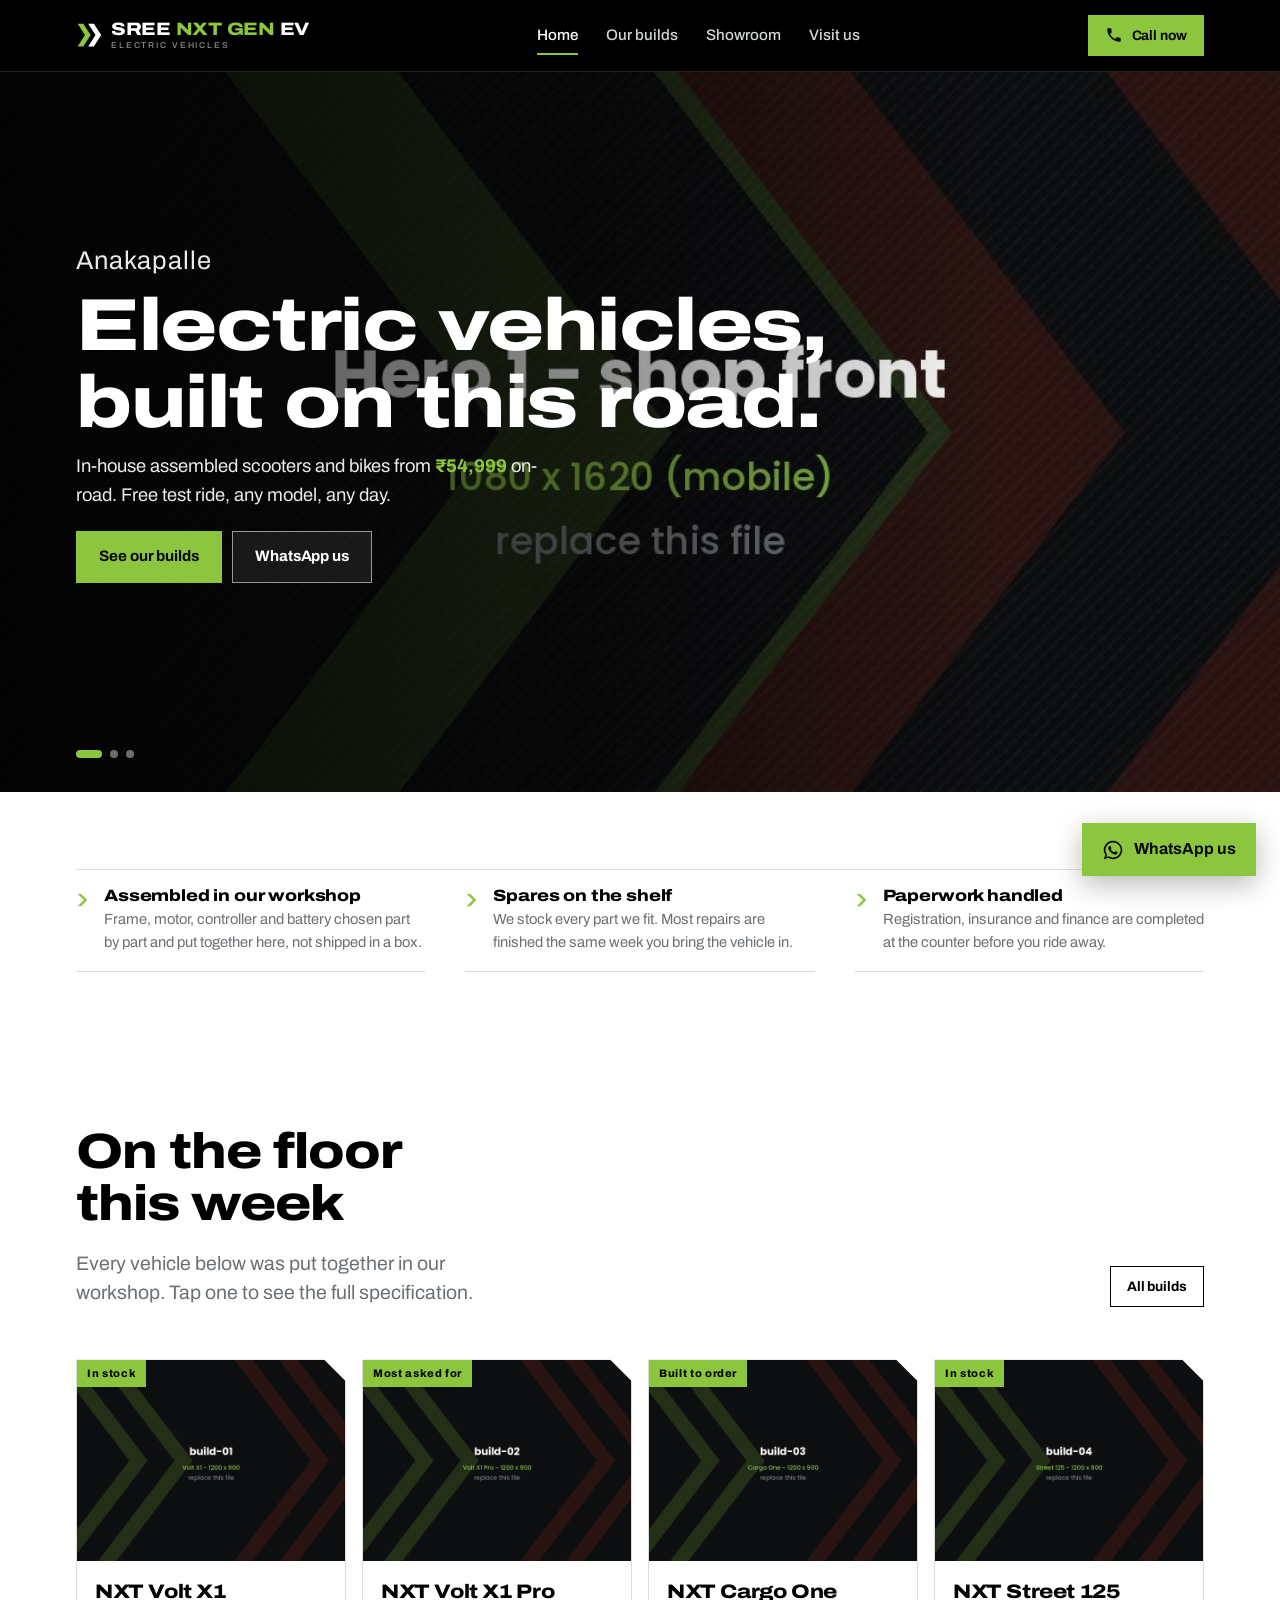
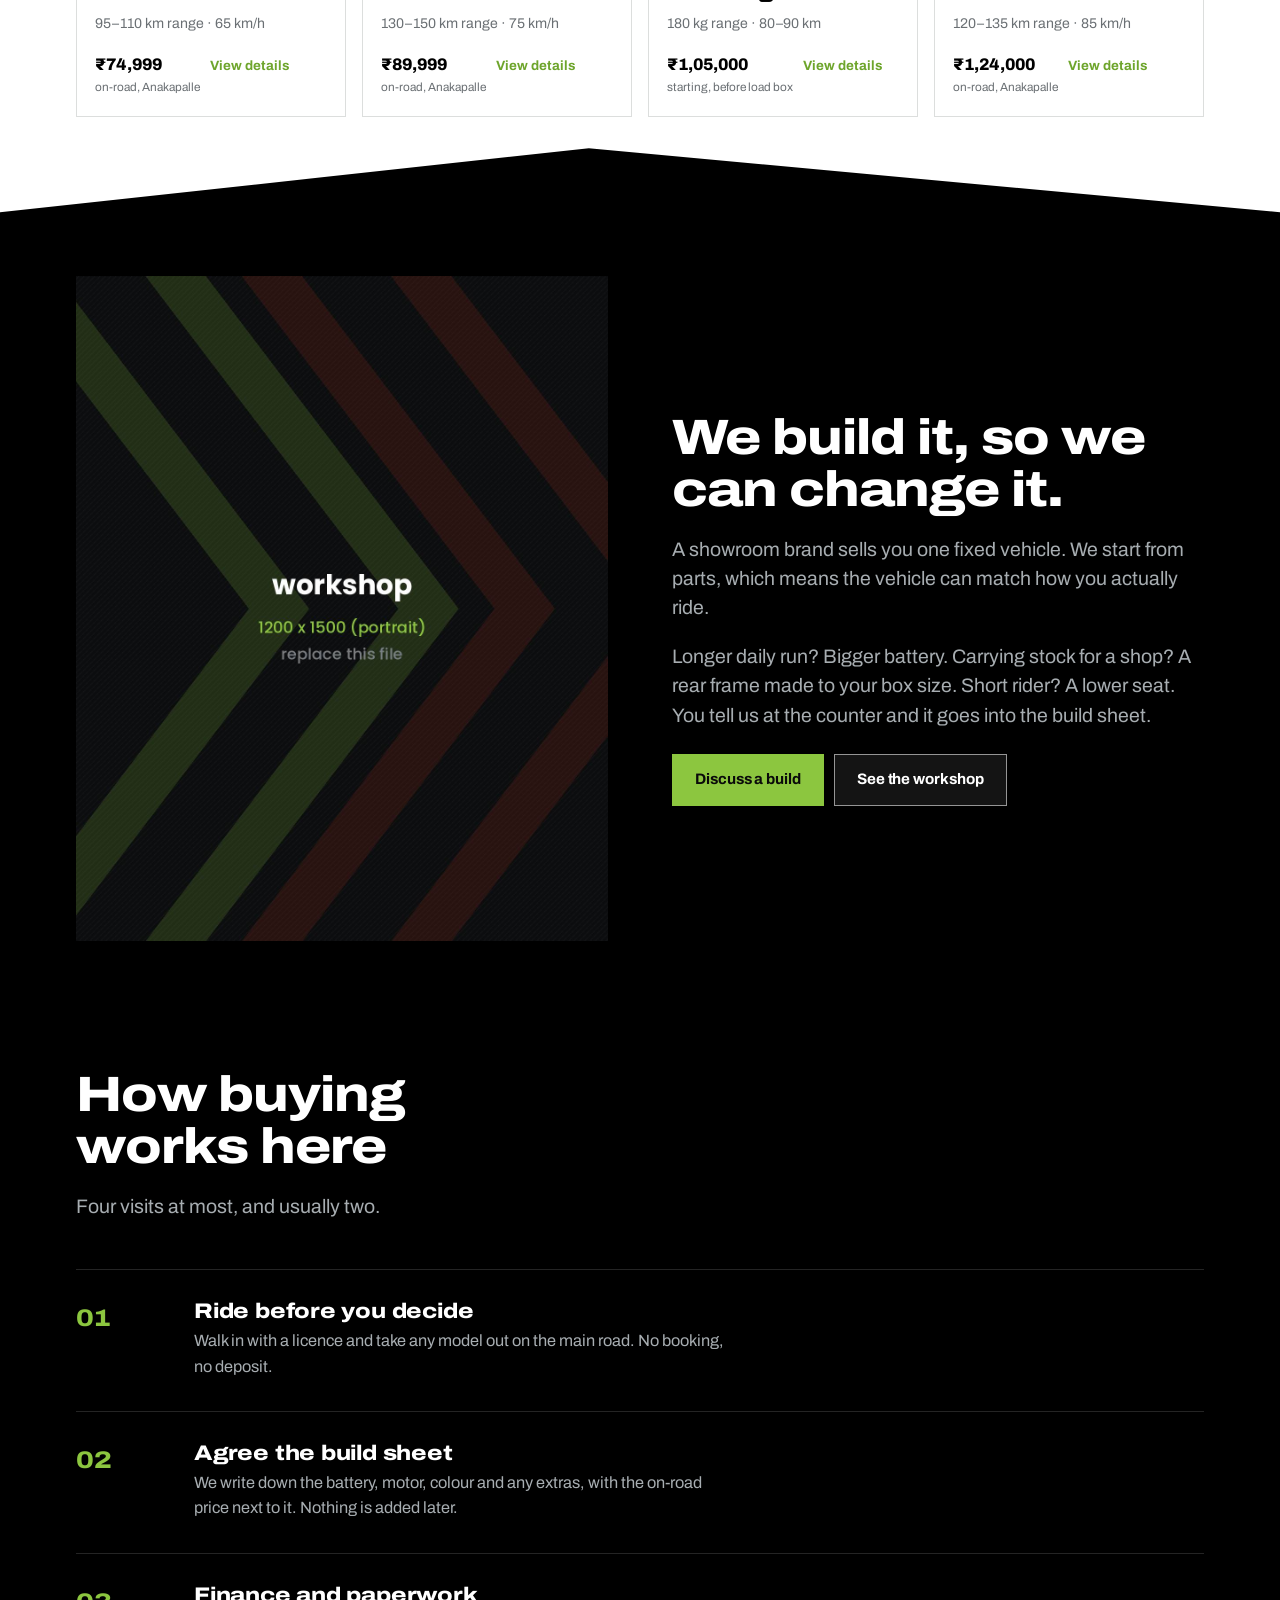
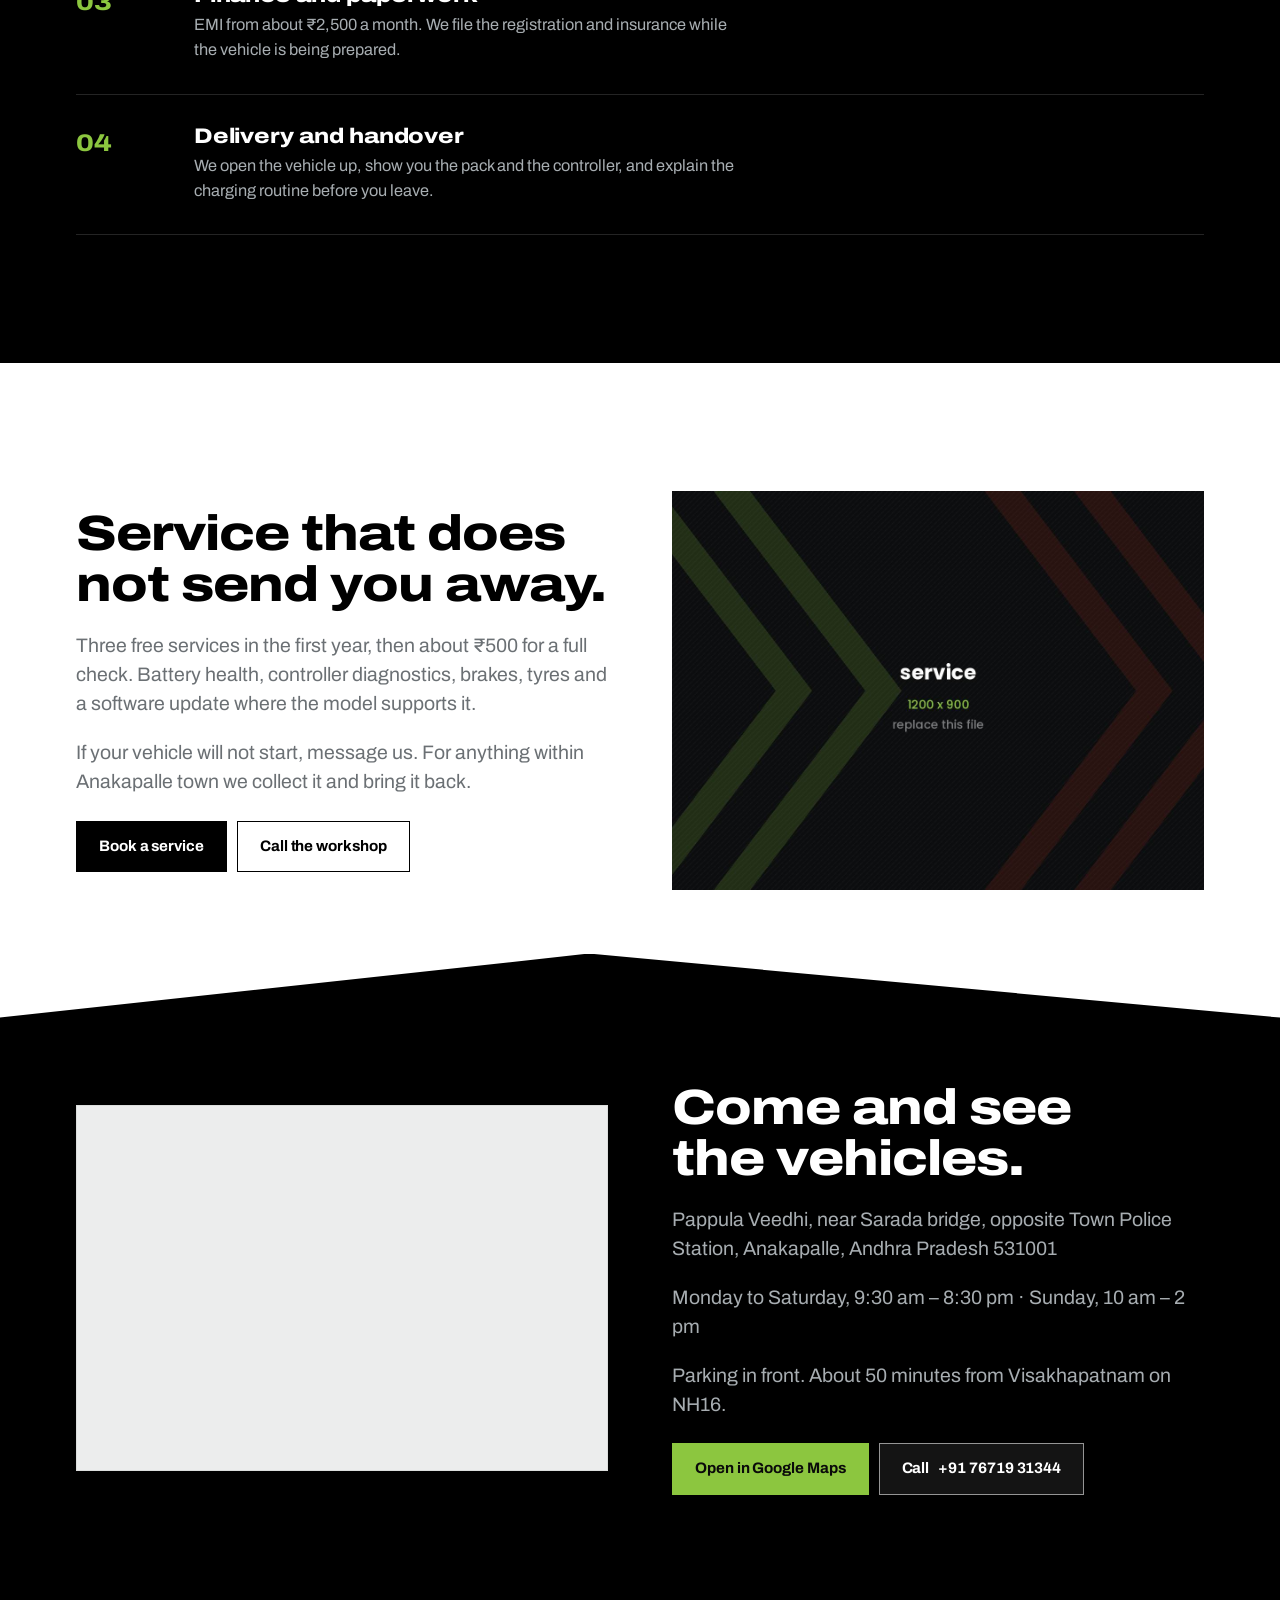
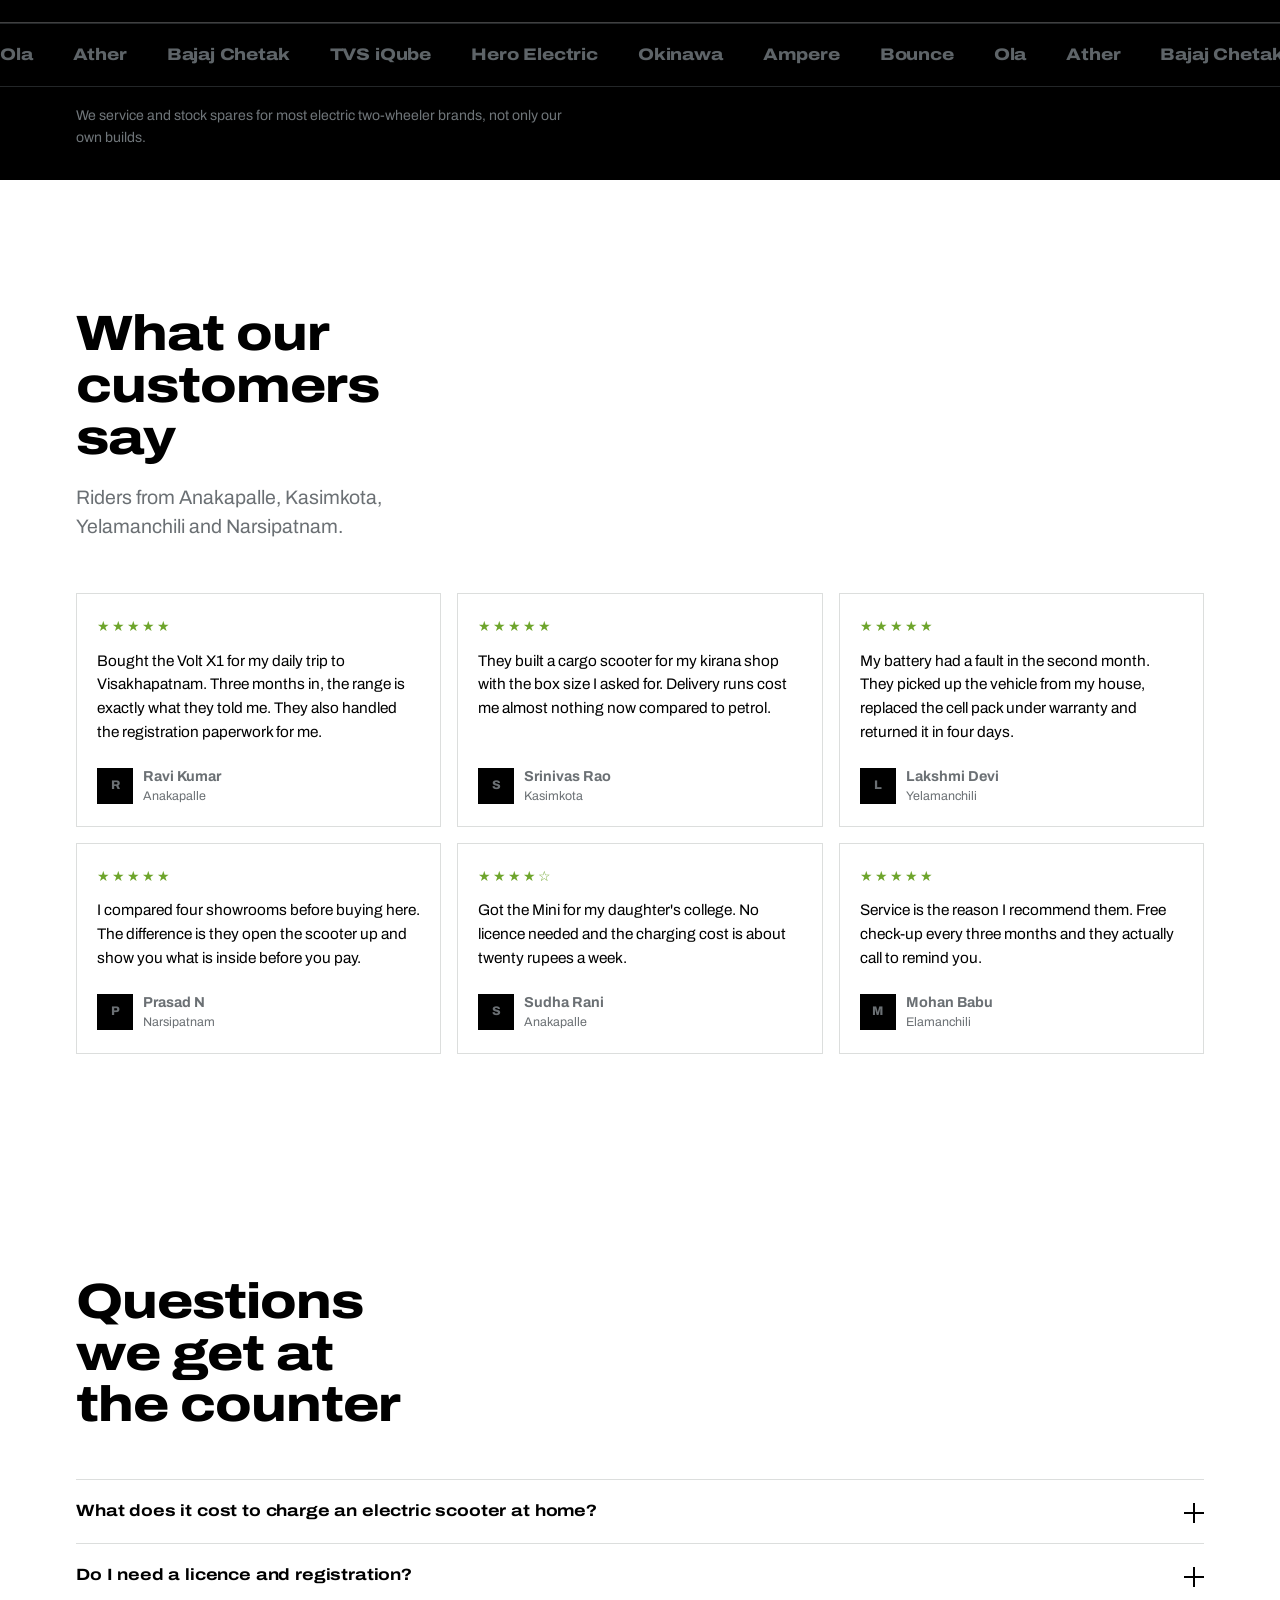
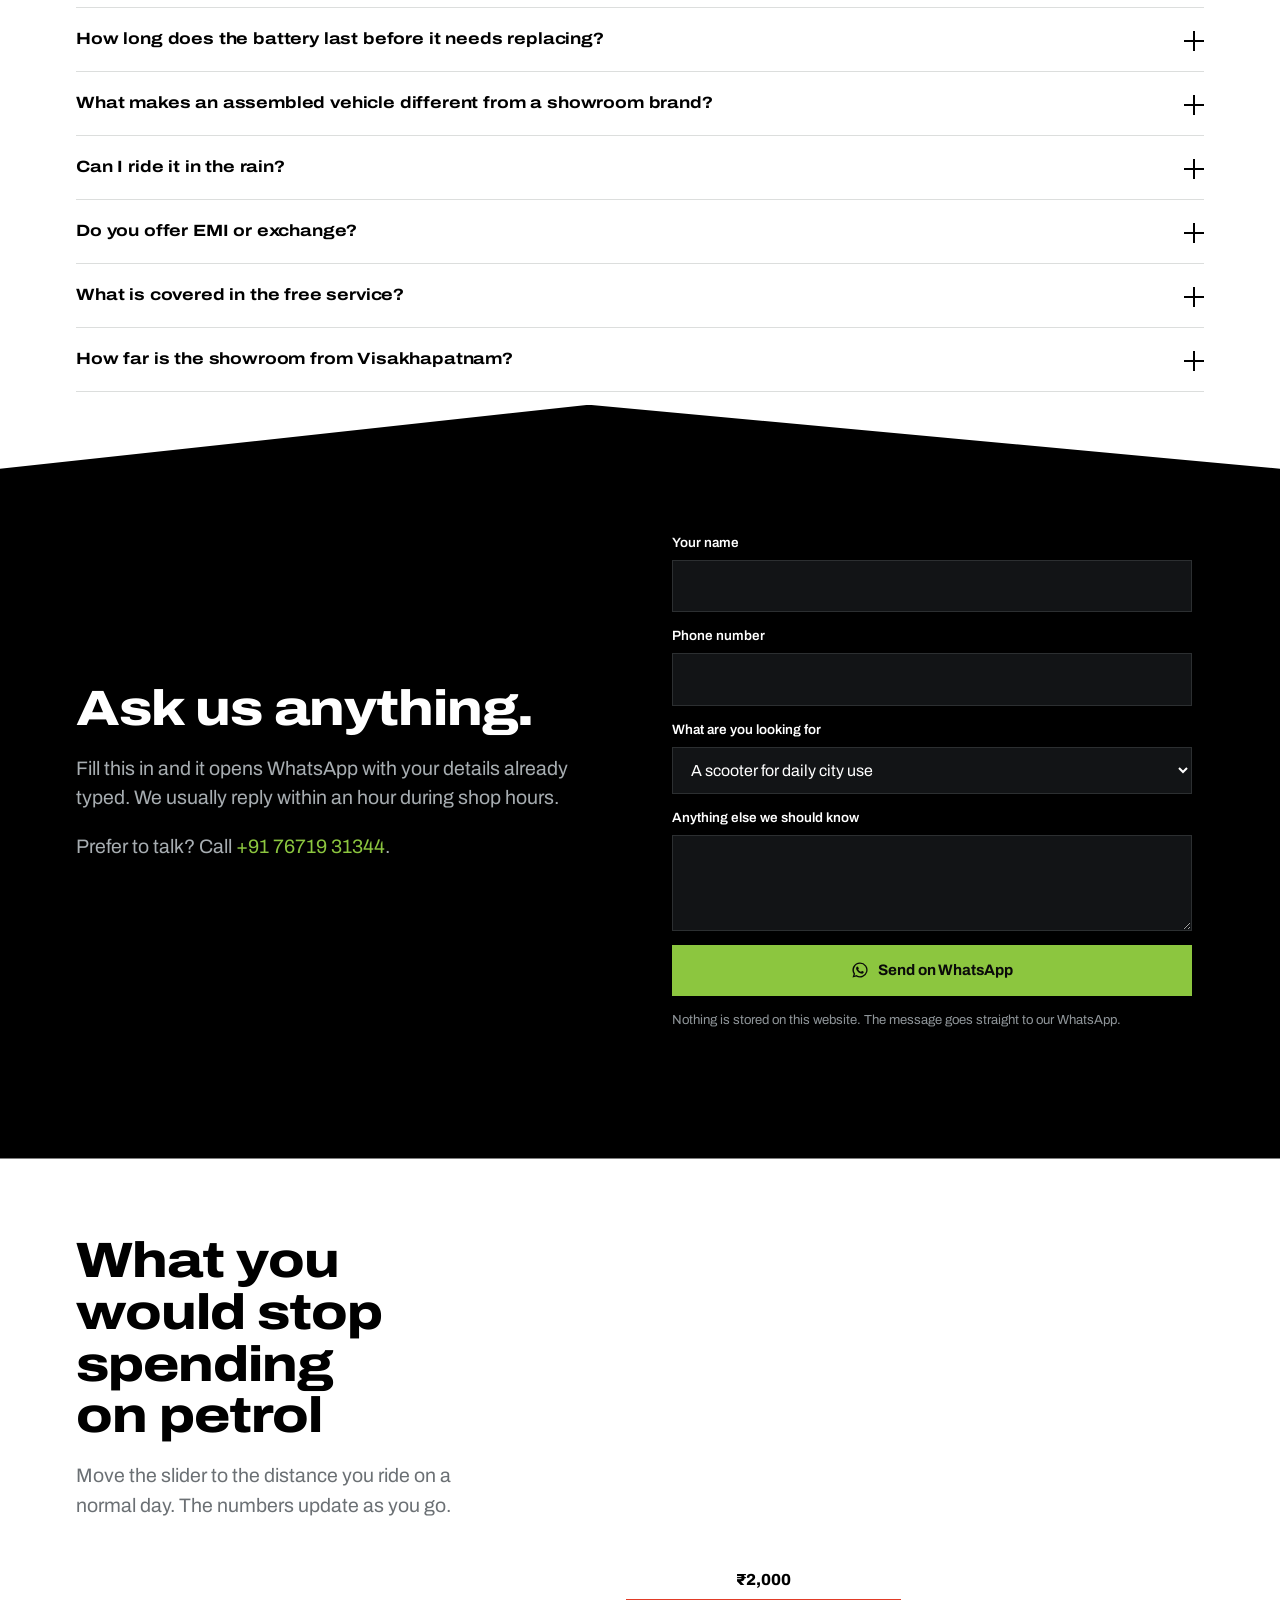
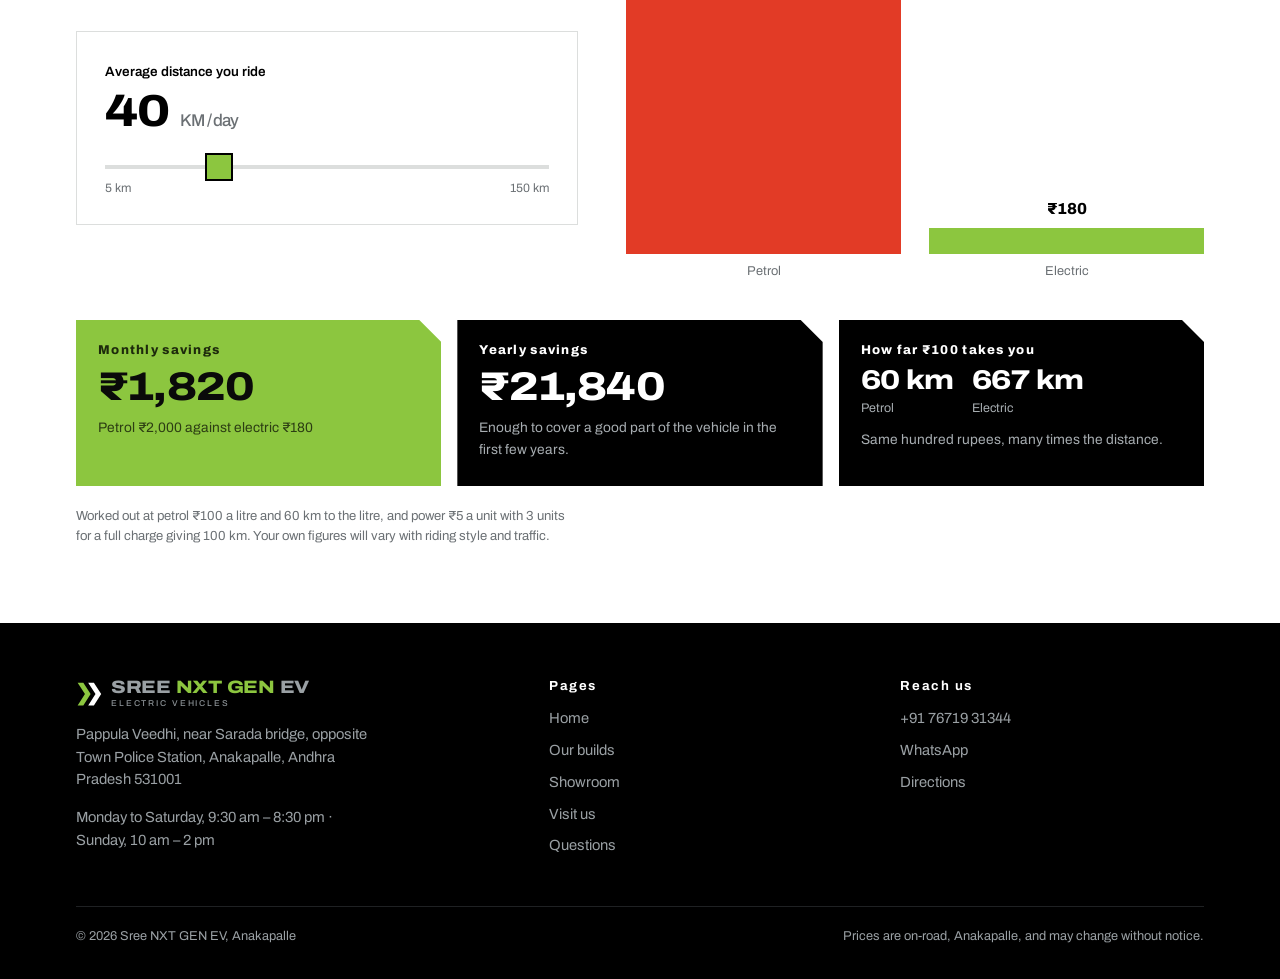
==== commit 05be9b14: "ev calculator" ====
--- a/index.html
+++ b/index.html
@@ -359,6 +359,58 @@
         <p class="form__note" id="formMsg">Nothing is stored on this website. The message goes straight to our WhatsApp.</p>
       </form>
     </div>
+  </div>
+</section>
+
+<!-- ─── ADD THIS: EV vs petrol savings calculator ──────────────────────── -->
+<section class="chapter chapter--tight" id="savings-calculator">
+  <div class="wrap">
+    <div class="head">
+      <h2>What you would stop spending on petrol</h2>
+      <p class="lede">Move the slider to the distance you ride on a normal day. The numbers update as you go.</p>
+    </div>
+
+    <div class="calc">
+      <div class="calc__panel">
+        <label class="calc__label" for="calcKm">Average distance you ride</label>
+        <output class="calc__value" id="calcKmOut" for="calcKm" aria-live="polite">40 <span>KM / day</span></output>
+        <input class="calc__range" type="range" id="calcKm" min="5" max="150" step="5" value="40"
+               aria-label="Average kilometres ridden per day">
+        <div class="calc__scale"><span>5 km</span><span>150 km</span></div>
+      </div>
+
+      <div class="calc__chart">
+        <canvas id="calcChart" role="img" aria-label="Monthly running cost, petrol against electric"></canvas>
+        <!-- Used only if the chart library cannot be reached -->
+        <div class="calc__fallback" id="calcFallback" aria-hidden="true">
+          <div class="calc__bar calc__bar--petrol"><b id="fbPetrolVal">₹0</b><i id="fbPetrol"></i><em>Petrol</em></div>
+          <div class="calc__bar calc__bar--ev"><b id="fbEvVal">₹0</b><i id="fbEv"></i><em>Electric</em></div>
+        </div>
+      </div>
+    </div>
+
+    <div class="calc__cards">
+      <div class="calc__card calc__card--volt">
+        <h4>Monthly savings</h4>
+        <b id="calcMonthly">₹0</b>
+        <p id="calcMonthlyNote">Petrol ₹0 against electric ₹0</p>
+      </div>
+      <div class="calc__card">
+        <h4>Yearly savings</h4>
+        <b id="calcYearly">₹0</b>
+        <p>Enough to cover a good part of the vehicle in the first few years.</p>
+      </div>
+      <div class="calc__card">
+        <h4>How far ₹100 takes you</h4>
+        <div class="calc__vs">
+          <div><b id="calcKmPetrol">0 km</b><span>Petrol</span></div>
+          <div><b id="calcKmEv">0 km</b><span>Electric</span></div>
+        </div>
+        <p>Same hundred rupees, many times the distance.</p>
+      </div>
+    </div>
+
+    <p class="calc__note">Worked out at petrol ₹100 a litre and 60 km to the litre, and power ₹5 a unit with 3 units for a full charge giving 100 km. Your own figures will vary with riding style and traffic.</p>
   </div>
 </section>
 
@@ -471,6 +523,9 @@
 }
 </script>
 
+<!-- ADD THIS: chart library for the savings calculator -->
+<script defer src="https://cdn.jsdelivr.net/npm/chart.js@4.4.1/dist/chart.umd.min.js"></script>
+
 <script src="assets/js/data.js"></script>
 <script src="assets/js/main.js"></script>
 </body>
--- a/assets/css/style.css
+++ b/assets/css/style.css
@@ -576,3 +576,80 @@
 @media print {
   .site-head, .actionbar, .wa-float, .hero__dots { display: none !important; }
 }
+
+/* ==========================================================================
+   ADD THIS — EV vs petrol savings calculator
+   Uses the tokens already defined at the top of this file. No new colours.
+   ========================================================================== */
+
+.calc { display: grid; gap: 26px; }
+@media (min-width: 900px) { .calc { grid-template-columns: 1fr 1.15fr; gap: 48px; align-items: center; } }
+
+/* Slider panel */
+.calc__panel { border: 1px solid var(--line); padding: 24px 20px 20px; }
+@media (min-width: 768px) { .calc__panel { padding: 30px 28px 26px; } }
+
+.calc__label { display: block; font-size: .84rem; font-weight: 600; margin-bottom: 6px; }
+.calc__value {
+  display: block; font-weight: 800; font-stretch: var(--wide);
+  font-size: clamp(2rem, 8vw, 2.8rem); line-height: 1; letter-spacing: -0.02em;
+  margin-bottom: 18px;
+}
+.calc__value span { font-size: .38em; font-weight: 500; font-stretch: 100%; color: var(--steel); }
+
+.calc__range {
+  -webkit-appearance: none; appearance: none;
+  width: 100%; height: 4px; background: var(--line); outline: none; margin: 6px 0 10px;
+  border-radius: 0; cursor: pointer;
+}
+.calc__range::-webkit-slider-thumb {
+  -webkit-appearance: none; appearance: none;
+  width: 28px; height: 28px; background: var(--volt); border: 2px solid var(--black);
+  cursor: grab; border-radius: 0;
+}
+.calc__range::-moz-range-thumb {
+  width: 28px; height: 28px; background: var(--volt); border: 2px solid var(--black);
+  cursor: grab; border-radius: 0;
+}
+.calc__range:focus-visible { outline: 3px solid var(--volt); outline-offset: 6px; }
+.calc__scale { display: flex; justify-content: space-between; font-size: .76rem; color: var(--steel); }
+
+/* Chart area */
+.calc__chart { position: relative; height: 260px; }
+@media (min-width: 768px) { .calc__chart { height: 320px; } }
+.calc__chart canvas { width: 100% !important; height: 100% !important; }
+
+/* Shown only when the Chart.js file cannot be reached */
+.calc__fallback { display: none; height: 100%; }
+.calc__fallback.is-on { display: flex; align-items: flex-end; gap: 28px; padding-bottom: 34px; }
+.calc__bar { flex: 1; position: relative; height: 100%; display: flex; flex-direction: column; justify-content: flex-end; }
+.calc__bar i { display: block; width: 100%; transition: height .25s var(--ease); font-style: normal; }
+.calc__bar--petrol i { background: var(--flare); }
+.calc__bar--ev i { background: var(--volt); }
+.calc__bar b { display: block; font-size: 1rem; font-weight: 800; margin-bottom: 6px; text-align: center; }
+.calc__bar em {
+  position: absolute; left: 0; right: 0; bottom: -28px; text-align: center;
+  font-style: normal; font-size: .8rem; color: var(--steel);
+}
+
+/* Result cards — same corner notch as the vehicle cards */
+.calc__cards { display: grid; gap: var(--gap); margin-top: 32px; }
+@media (min-width: 760px) { .calc__cards { grid-template-columns: repeat(3, 1fr); } }
+.calc__card {
+  background: var(--black); color: var(--paper); padding: 24px 22px 26px;
+  clip-path: polygon(0 0, calc(100% - 22px) 0, 100% 22px, 100% 100%, 0 100%);
+}
+.calc__card--volt { background: var(--volt); color: #0a0a0a; }
+.calc__card h4 { font-size: .8rem; letter-spacing: .1em; margin-bottom: 10px; font-stretch: 100%; }
+.calc__card--volt h4 { color: #1d2a0c; }
+.calc__card b {
+  display: block; font-weight: 800; font-stretch: var(--wide);
+  font-size: clamp(1.9rem, 7vw, 2.5rem); line-height: 1; letter-spacing: -0.02em;
+}
+.calc__card p { margin: 10px 0 0; font-size: .86rem; color: #a7adb1; }
+.calc__card--volt p { color: #2c3d13; }
+.calc__card .calc__vs { display: flex; gap: 18px; margin-top: 4px; }
+.calc__card .calc__vs div b { font-size: clamp(1.3rem, 5vw, 1.7rem); }
+.calc__card .calc__vs div span { font-size: .78rem; color: #a7adb1; }
+
+.calc__note { margin: 20px 0 0; font-size: .82rem; color: var(--steel); }
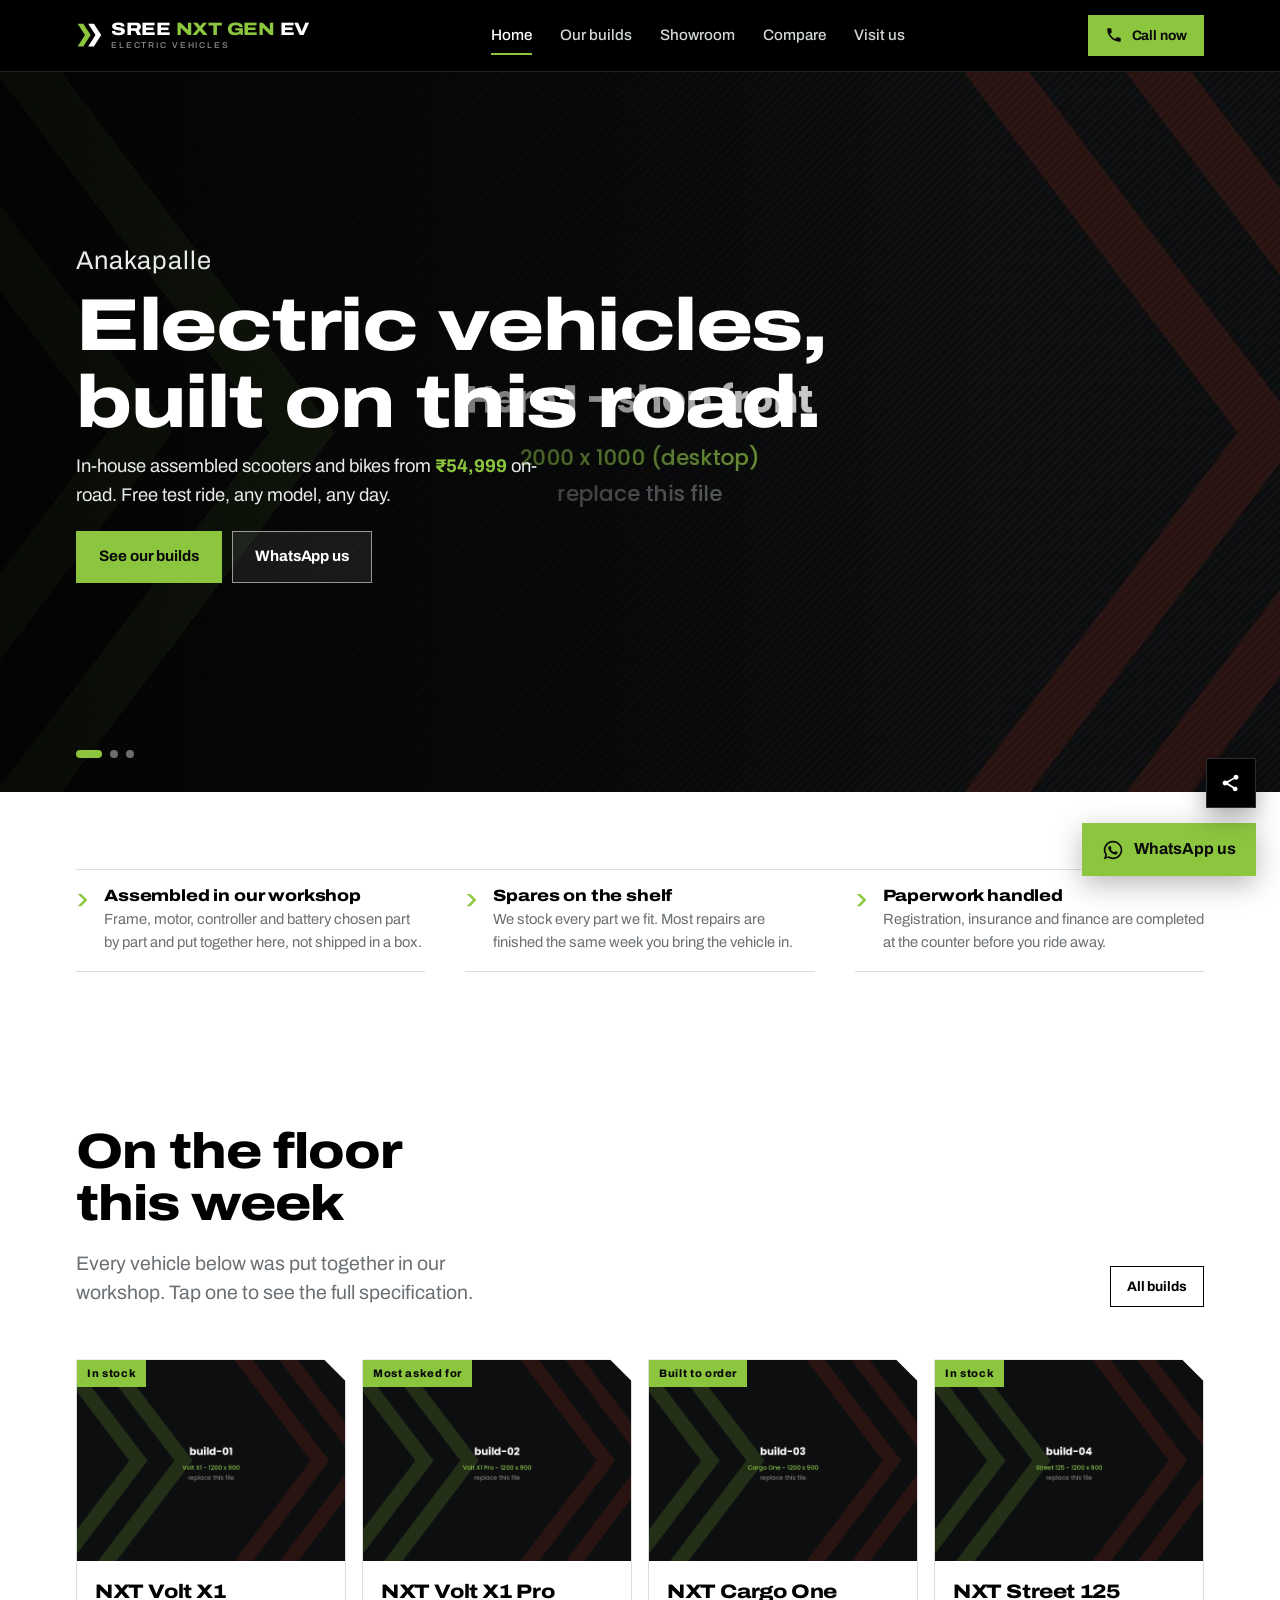
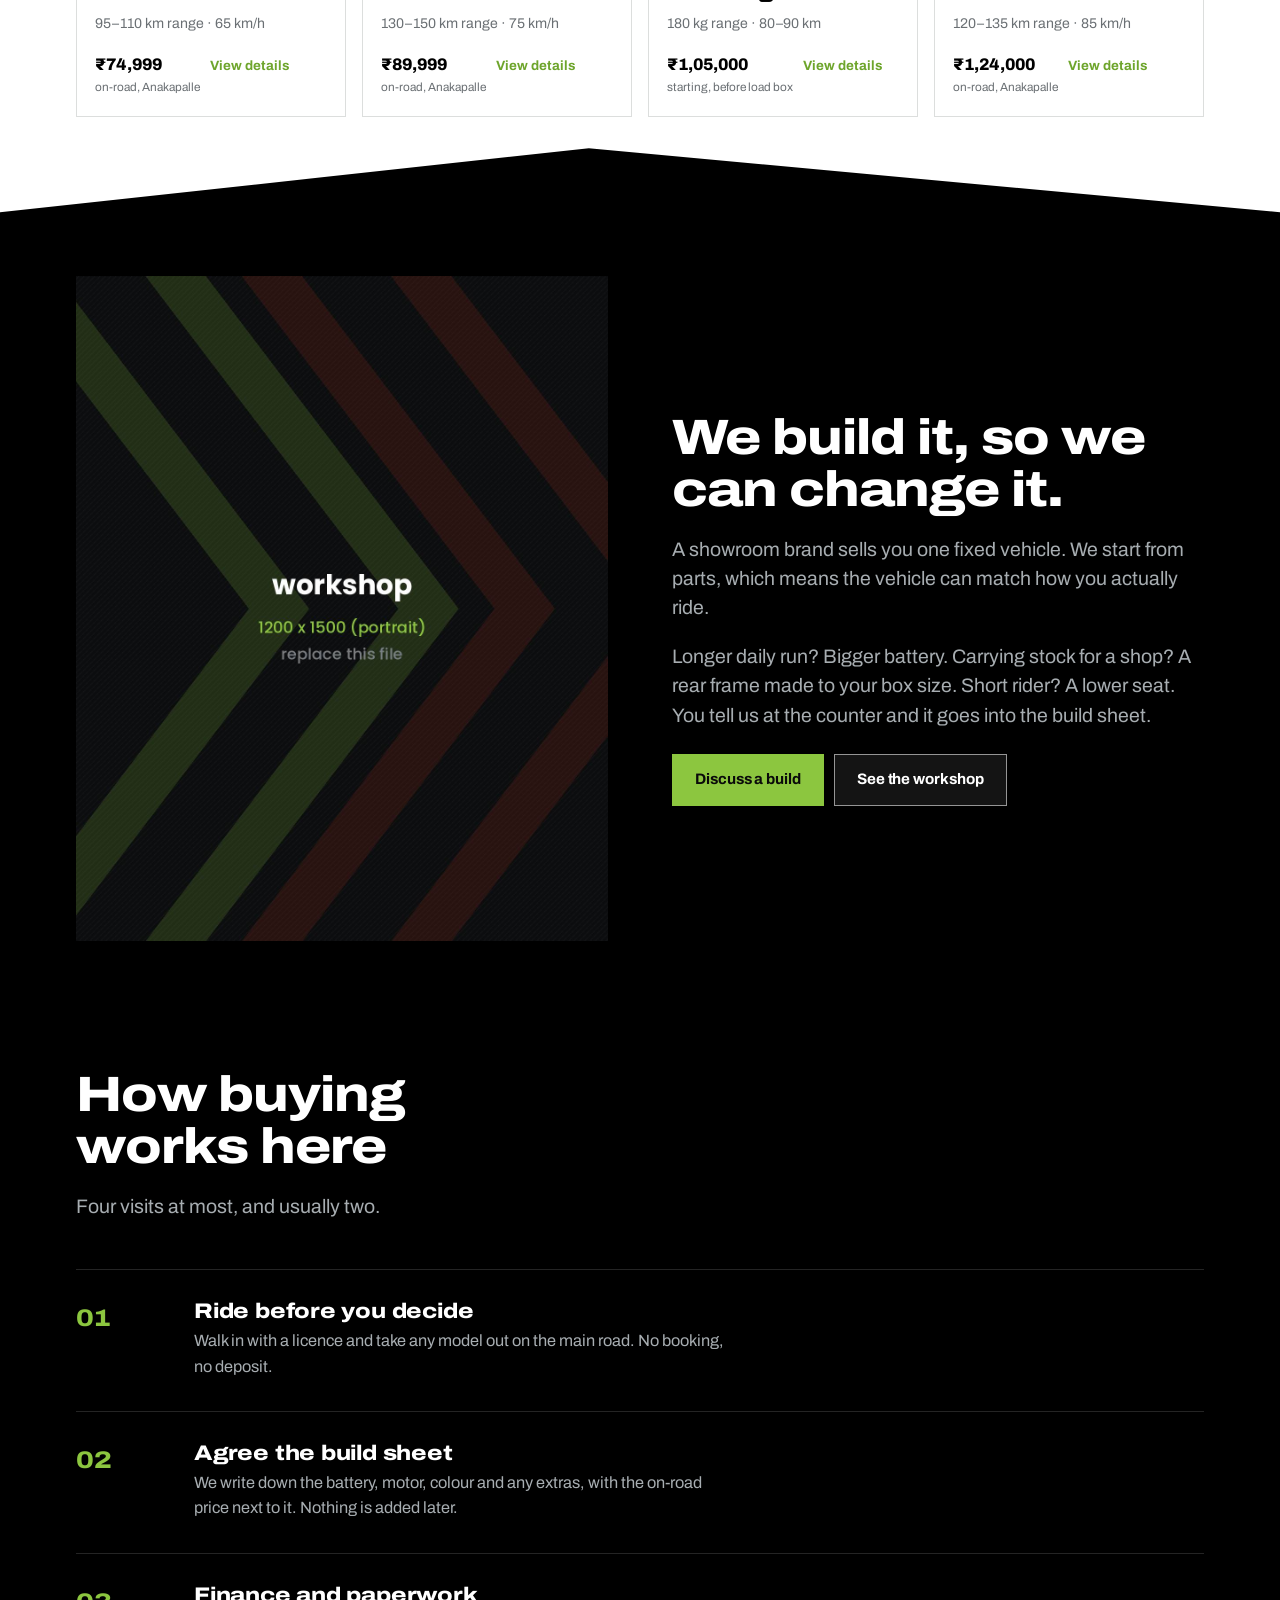
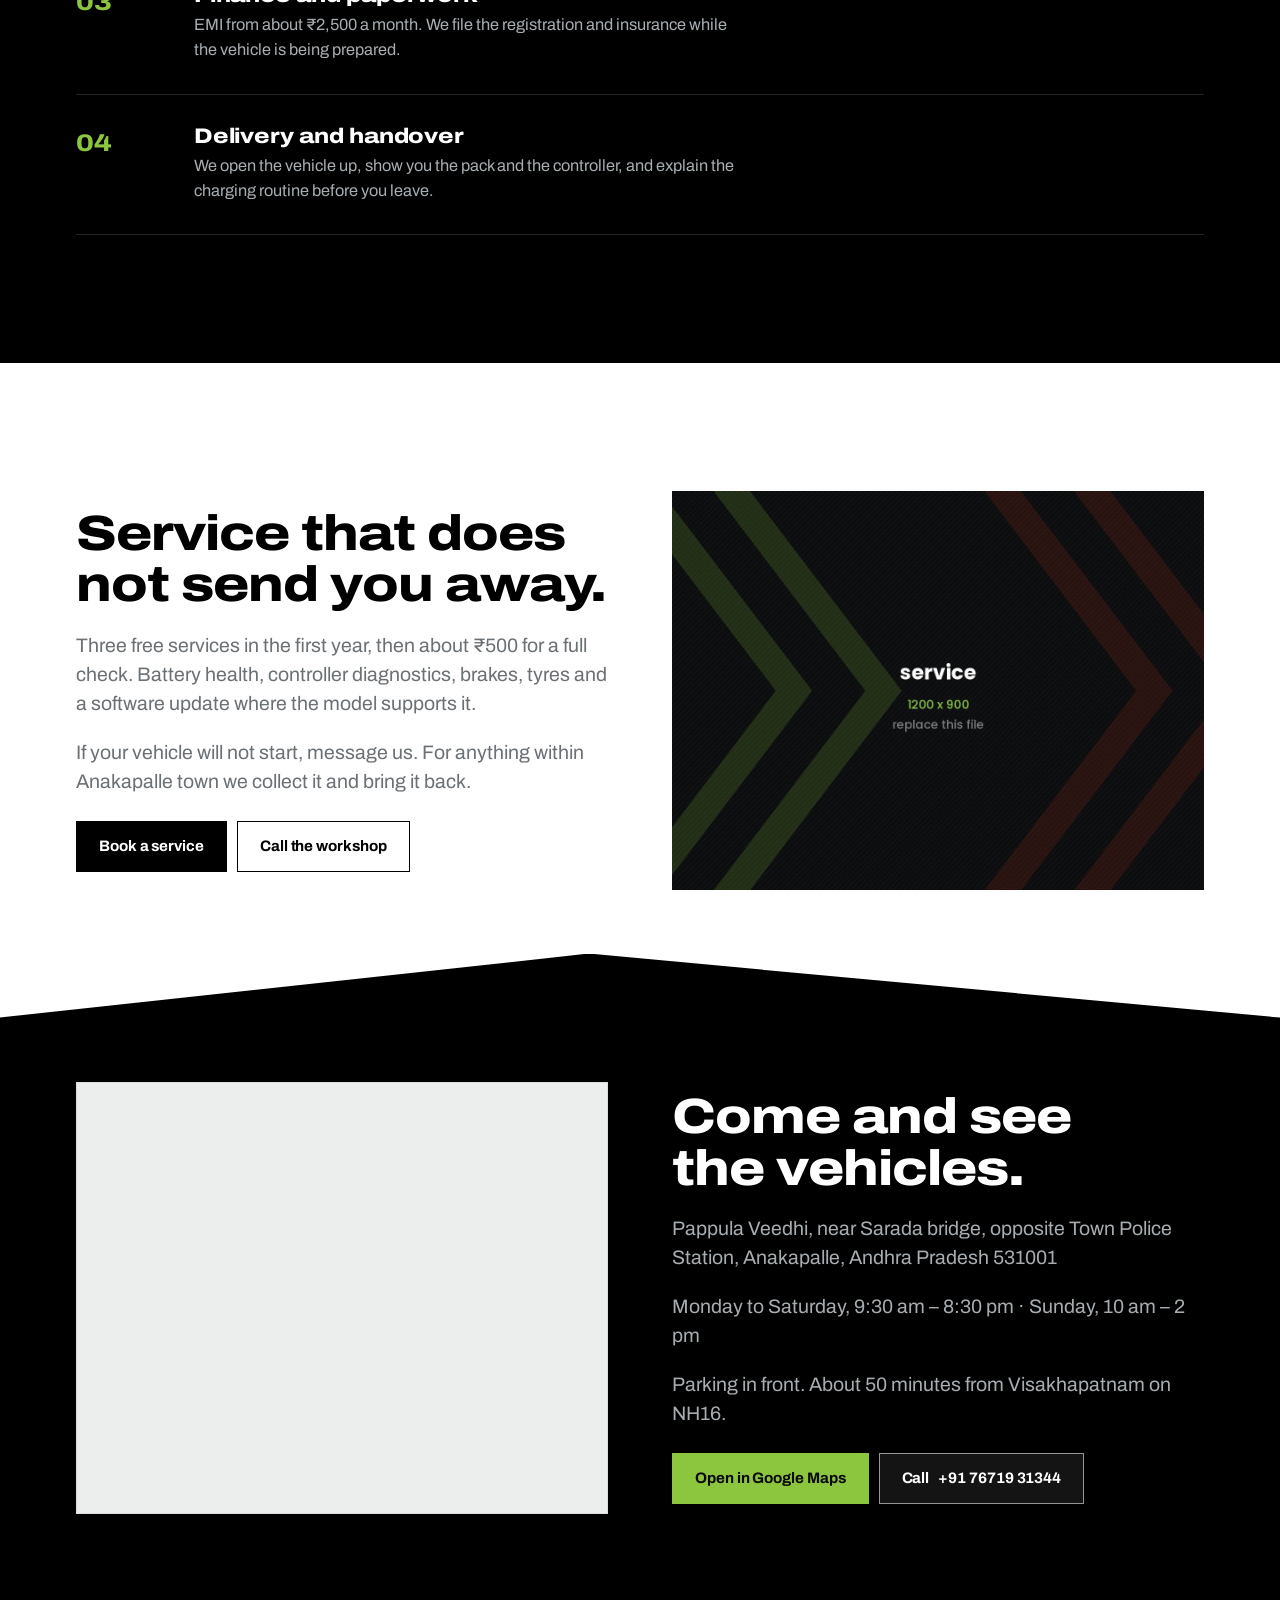
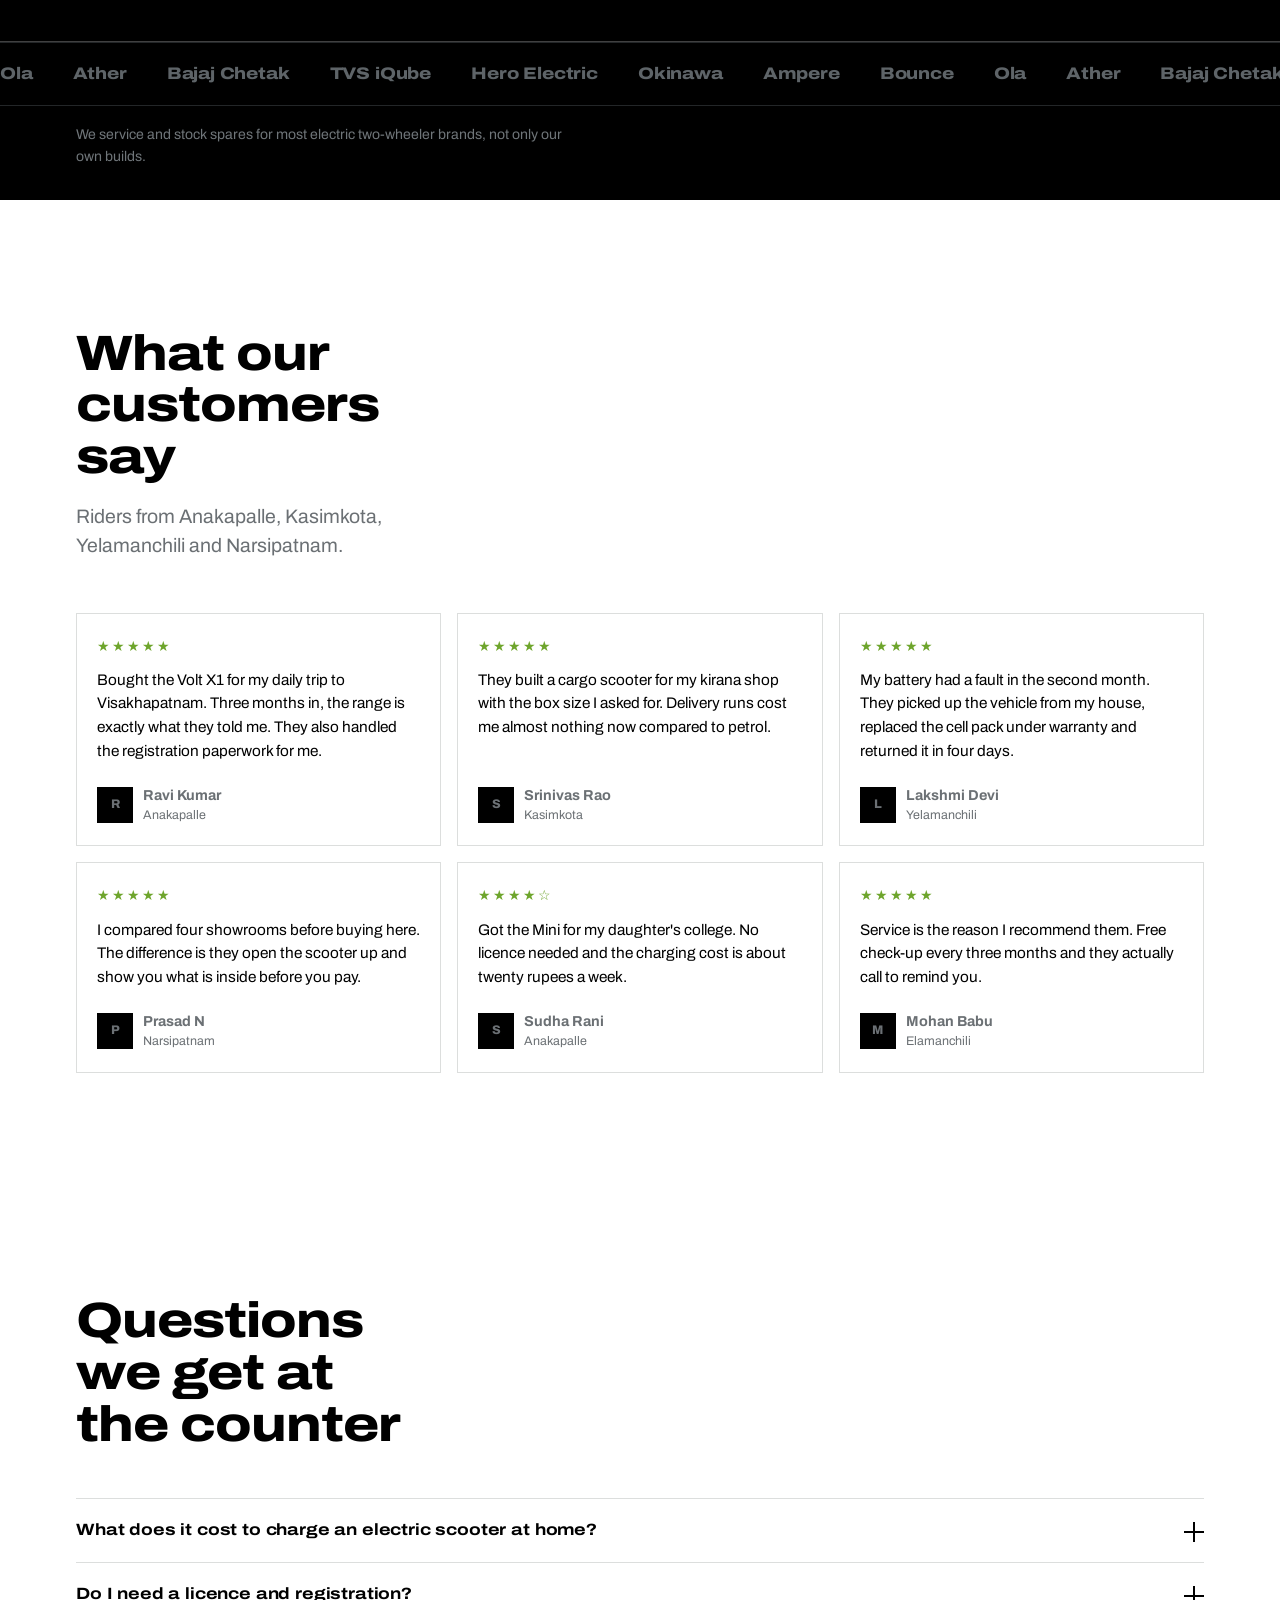
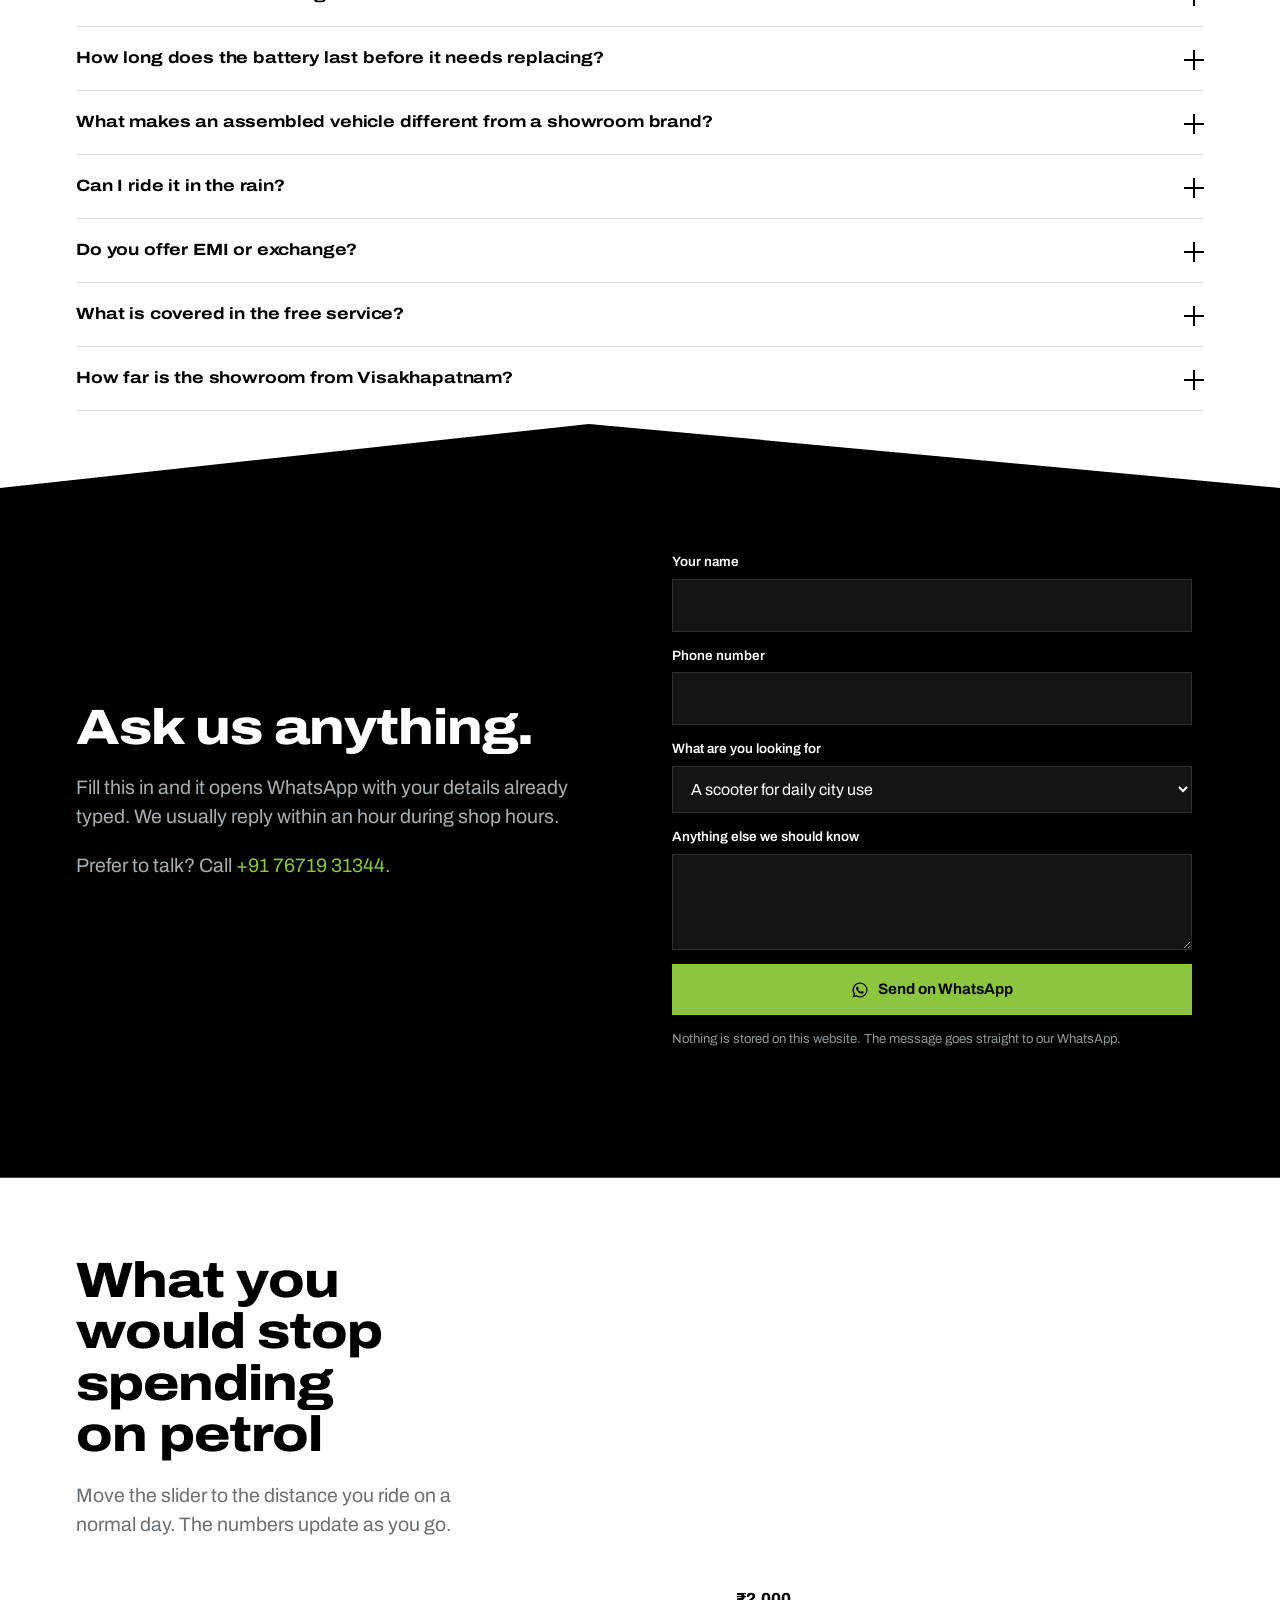
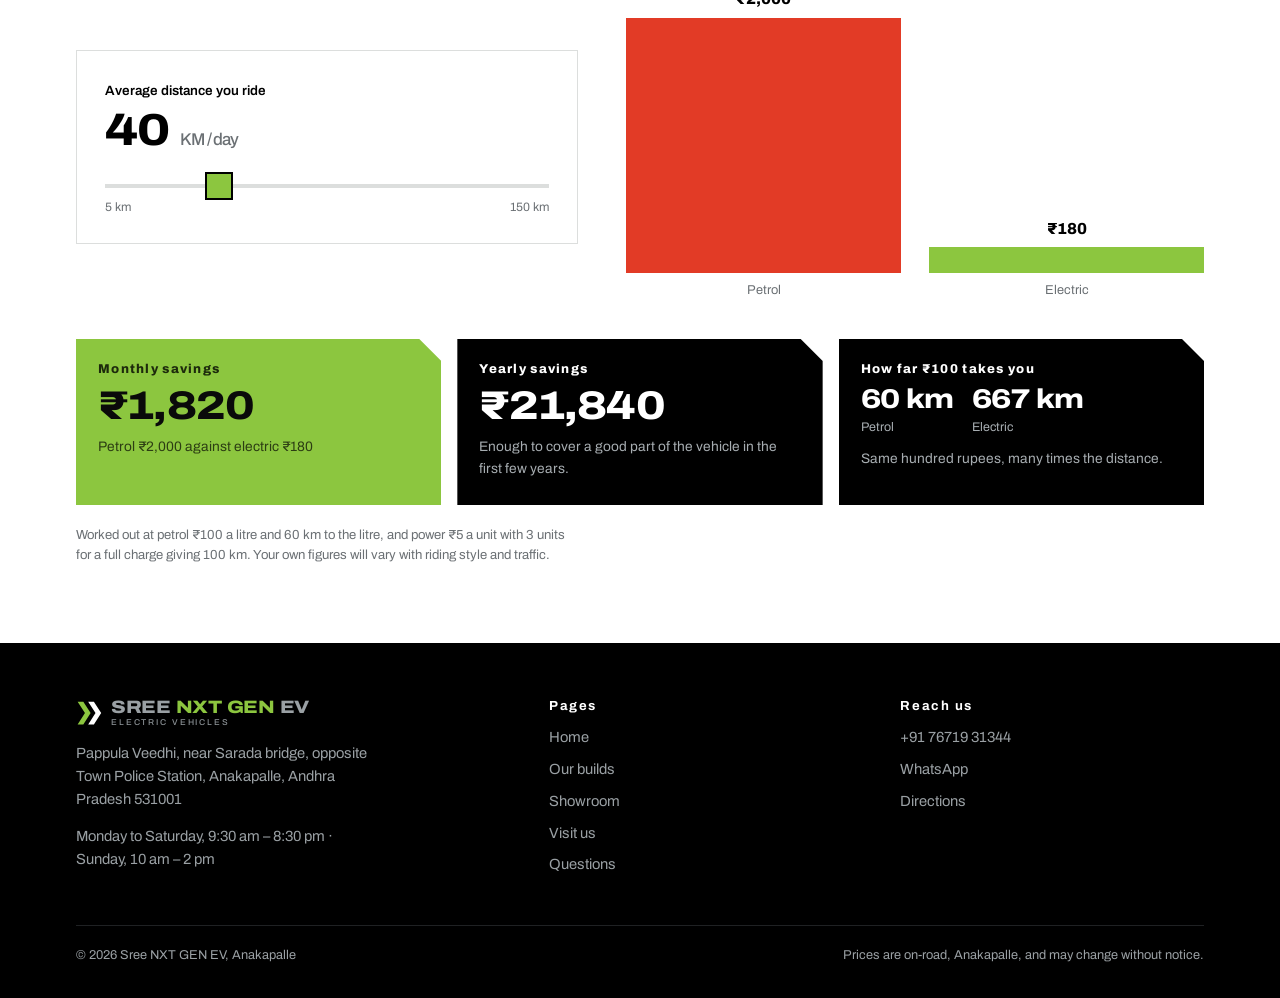
==== commit 20cb83fb: "share and below buttons update" ====
--- a/index.html
+++ b/index.html
@@ -42,6 +42,7 @@
       <a href="index.html" aria-current="page">Home</a>
       <a href="builds.html">Our builds</a>
       <a href="gallery.html">Showroom</a>
+      <a href="index.html#savings-calculator">Compare</a>
       <a href="contact.html">Visit us</a>
     </nav>
 
@@ -58,6 +59,7 @@
   <a class="menu__link" href="index.html">Home</a>
   <a class="menu__link" href="builds.html">Our builds</a>
   <a class="menu__link" href="gallery.html">Showroom</a>
+  <a class="menu__link" href="index.html#savings-calculator">Compare</a>
   <a class="menu__link" href="contact.html">Visit us</a>
   <a class="menu__link" href="index.html#faq">Questions</a>
   <div class="menu__foot">
@@ -470,6 +472,10 @@
     <svg viewBox="0 0 24 24" fill="currentColor" aria-hidden="true"><path d="M12 2a10 10 0 0 0-8.5 15.3L2 22l4.8-1.5A10 10 0 1 0 12 2m0 1.8a8.2 8.2 0 1 1-4.3 15.1l-.3-.2-2.8.9.9-2.7-.2-.3A8.2 8.2 0 0 1 12 3.8m4.7 10.3c-.3-.1-1.5-.7-1.7-.8s-.4-.1-.6.1-.6.8-.8 1-.3.2-.6 0a6.7 6.7 0 0 1-3.3-2.9c-.3-.4.2-.4.6-1.3.1-.2 0-.4 0-.5l-.8-1.8c-.2-.5-.4-.4-.6-.4h-.5a1 1 0 0 0-.7.3 2.8 2.8 0 0 0-.9 2.1 4.9 4.9 0 0 0 1 2.6 11 11 0 0 0 4.3 3.8c1.6.6 2.2.7 3 .6a2.5 2.5 0 0 0 1.7-1.2 2 2 0 0 0 .1-1.2z"/></svg>
     WhatsApp
   </a>
+  <a class="ab-compare" href="index.html#savings-calculator">
+    <svg viewBox="0 0 24 24" fill="currentColor" aria-hidden="true"><path d="M4 21v-9h4v9zm6 0V3h4v18zm6 0v-6h4v6z"/></svg>
+    Compare
+  </a>
   <a href="#" data-link="maps">
     <svg viewBox="0 0 24 24" fill="currentColor" aria-hidden="true"><path d="M12 2a7 7 0 0 0-7 7c0 5 7 13 7 13s7-8 7-13a7 7 0 0 0-7-7m0 9.5A2.5 2.5 0 1 1 14.5 9 2.5 2.5 0 0 1 12 11.5"/></svg>
     Directions
@@ -479,6 +485,10 @@
 <a class="wa-float" href="#" data-link="whatsapp">
   <svg viewBox="0 0 24 24" fill="currentColor" aria-hidden="true"><path d="M12 2a10 10 0 0 0-8.5 15.3L2 22l4.8-1.5A10 10 0 1 0 12 2m0 1.8a8.2 8.2 0 1 1-4.3 15.1l-.3-.2-2.8.9.9-2.7-.2-.3A8.2 8.2 0 0 1 12 3.8m4.7 10.3c-.3-.1-1.5-.7-1.7-.8s-.4-.1-.6.1-.6.8-.8 1-.3.2-.6 0a6.7 6.7 0 0 1-3.3-2.9c-.3-.4.2-.4.6-1.3.1-.2 0-.4 0-.5l-.8-1.8c-.2-.5-.4-.4-.6-.4h-.5a1 1 0 0 0-.7.3 2.8 2.8 0 0 0-.9 2.1 4.9 4.9 0 0 0 1 2.6 11 11 0 0 0 4.3 3.8c1.6.6 2.2.7 3 .6a2.5 2.5 0 0 0 1.7-1.2 2 2 0 0 0 .1-1.2z"/></svg>
   WhatsApp us
+</a>
+
+<a class="share-float" href="#" data-link="share" aria-label="Share this website on WhatsApp">
+  <svg viewBox="0 0 24 24" fill="currentColor" aria-hidden="true"><path d="M18 16.08c-.76 0-1.44.3-1.96.77L8.91 12.7c.05-.23.09-.46.09-.7s-.04-.47-.09-.7l7.05-4.11c.54.5 1.25.81 2.04.81 1.66 0 3-1.34 3-3s-1.34-3-3-3-3 1.34-3 3c0 .24.04.47.09.7L7.04 9.81C6.5 9.31 5.79 9 5 9c-1.66 0-3 1.34-3 3s1.34 3 3 3c.79 0 1.5-.31 2.04-.81l7.12 4.16c-.05.21-.08.43-.08.65 0 1.61 1.31 2.92 2.92 2.92s2.92-1.31 2.92-2.92-1.31-2.92-2.92-2.92z"/></svg>
 </a>
 
 <!-- ─── Build detail pop-up ────────────────────────────────────────────── -->
--- a/assets/css/style.css
+++ b/assets/css/style.css
@@ -475,9 +475,9 @@
 .chip[aria-pressed="true"] { background: var(--black); color: var(--paper); border-color: var(--black); }
 
 /* Map */
-.map { border: 1px solid var(--line); background: var(--fog); aspect-ratio: 4 / 3; width: 100%; }
+.map { border: 1px solid var(--line); background: var(--fog); aspect-ratio: 2 / 3; width: 100%; }
 .map iframe { width: 100%; height: 100%; border: 0; display: block; }
-@media (min-width: 900px) { .map { aspect-ratio: 16 / 11; } }
+@media (min-width: 900px) { .map { aspect-ratio: 16 / 13; } }
 
 /* Brand marquee (text only, no third-party logos) */
 .marquee { overflow: hidden; border-block: 1px solid #232628; padding-block: 18px; }
@@ -508,19 +508,24 @@
 /* 9 ─ Mobile action bar -------------------------------------------------- */
 .actionbar {
   position: fixed; left: 0; right: 0; bottom: 0; z-index: 100;
-  display: grid; grid-template-columns: repeat(3, 1fr);
+  display: grid; grid-template-columns: repeat(4, 1fr);
   background: var(--black);
   border-top: 1px solid #26292b;
+  box-shadow: 0 -6px 20px rgba(0,0,0,.3);
   padding-bottom: env(safe-area-inset-bottom);
 }
 .actionbar a {
-  display: flex; flex-direction: column; align-items: center; justify-content: center; gap: 3px;
+  display: flex; flex-direction: column; align-items: center; justify-content: center; gap: 4px;
   height: var(--bar-h); color: var(--paper);
-  font-size: .72rem; font-weight: 700; letter-spacing: .01em;
-}
+  font-size: .66rem; font-weight: 700; letter-spacing: .01em;
+  -webkit-tap-highlight-color: transparent;
+  transition: background-color .15s var(--ease), opacity .15s var(--ease);
+}
+.actionbar a:active { opacity: .65; }
 .actionbar a + a { border-left: 1px solid #26292b; }
-.actionbar svg { width: 20px; height: 20px; }
+.actionbar svg { width: 19px; height: 19px; }
 .actionbar .ab-wa { background: var(--volt); color: #0a0a0a; }
+.actionbar .ab-wa:active { background: var(--volt-dark); opacity: 1; }
 @media (min-width: 768px) { .actionbar { display: none; } }
 
 /* Desktop floating WhatsApp */
@@ -534,6 +539,22 @@
 .wa-float svg { width: 22px; height: 22px; }
 @media (min-width: 768px) { .wa-float { display: inline-flex; } }
 .wa-float:hover { background: #9ad64a; }
+
+/* Floating share — always on, shares the homepage link to any WhatsApp contact */
+.share-float {
+  display: inline-flex; align-items: center; justify-content: center;
+  position: fixed; right: 16px; z-index: 100;
+  bottom: calc(var(--bar-h) + env(safe-area-inset-bottom) + 16px);
+  width: 50px; height: 50px;
+  background: var(--black); color: var(--paper);
+  border: 1px solid #2c2f31;
+  box-shadow: 0 8px 24px rgba(0,0,0,.35);
+  transition: background-color .15s var(--ease), opacity .15s var(--ease);
+}
+.share-float svg { width: 20px; height: 20px; }
+.share-float:hover { background: #222527; }
+.share-float:active { opacity: .7; }
+@media (min-width: 768px) { .share-float { right: 24px; bottom: 92px; } }
 
 /* 10 ─ Footer ------------------------------------------------------------ */
 .site-foot { background: var(--black); color: #9aa0a4; padding-block: 56px 32px; font-size: .92rem; }
@@ -574,7 +595,7 @@
 }
 
 @media print {
-  .site-head, .actionbar, .wa-float, .hero__dots { display: none !important; }
+  .site-head, .actionbar, .wa-float, .share-float, .hero__dots { display: none !important; }
 }
 
 /* ==========================================================================
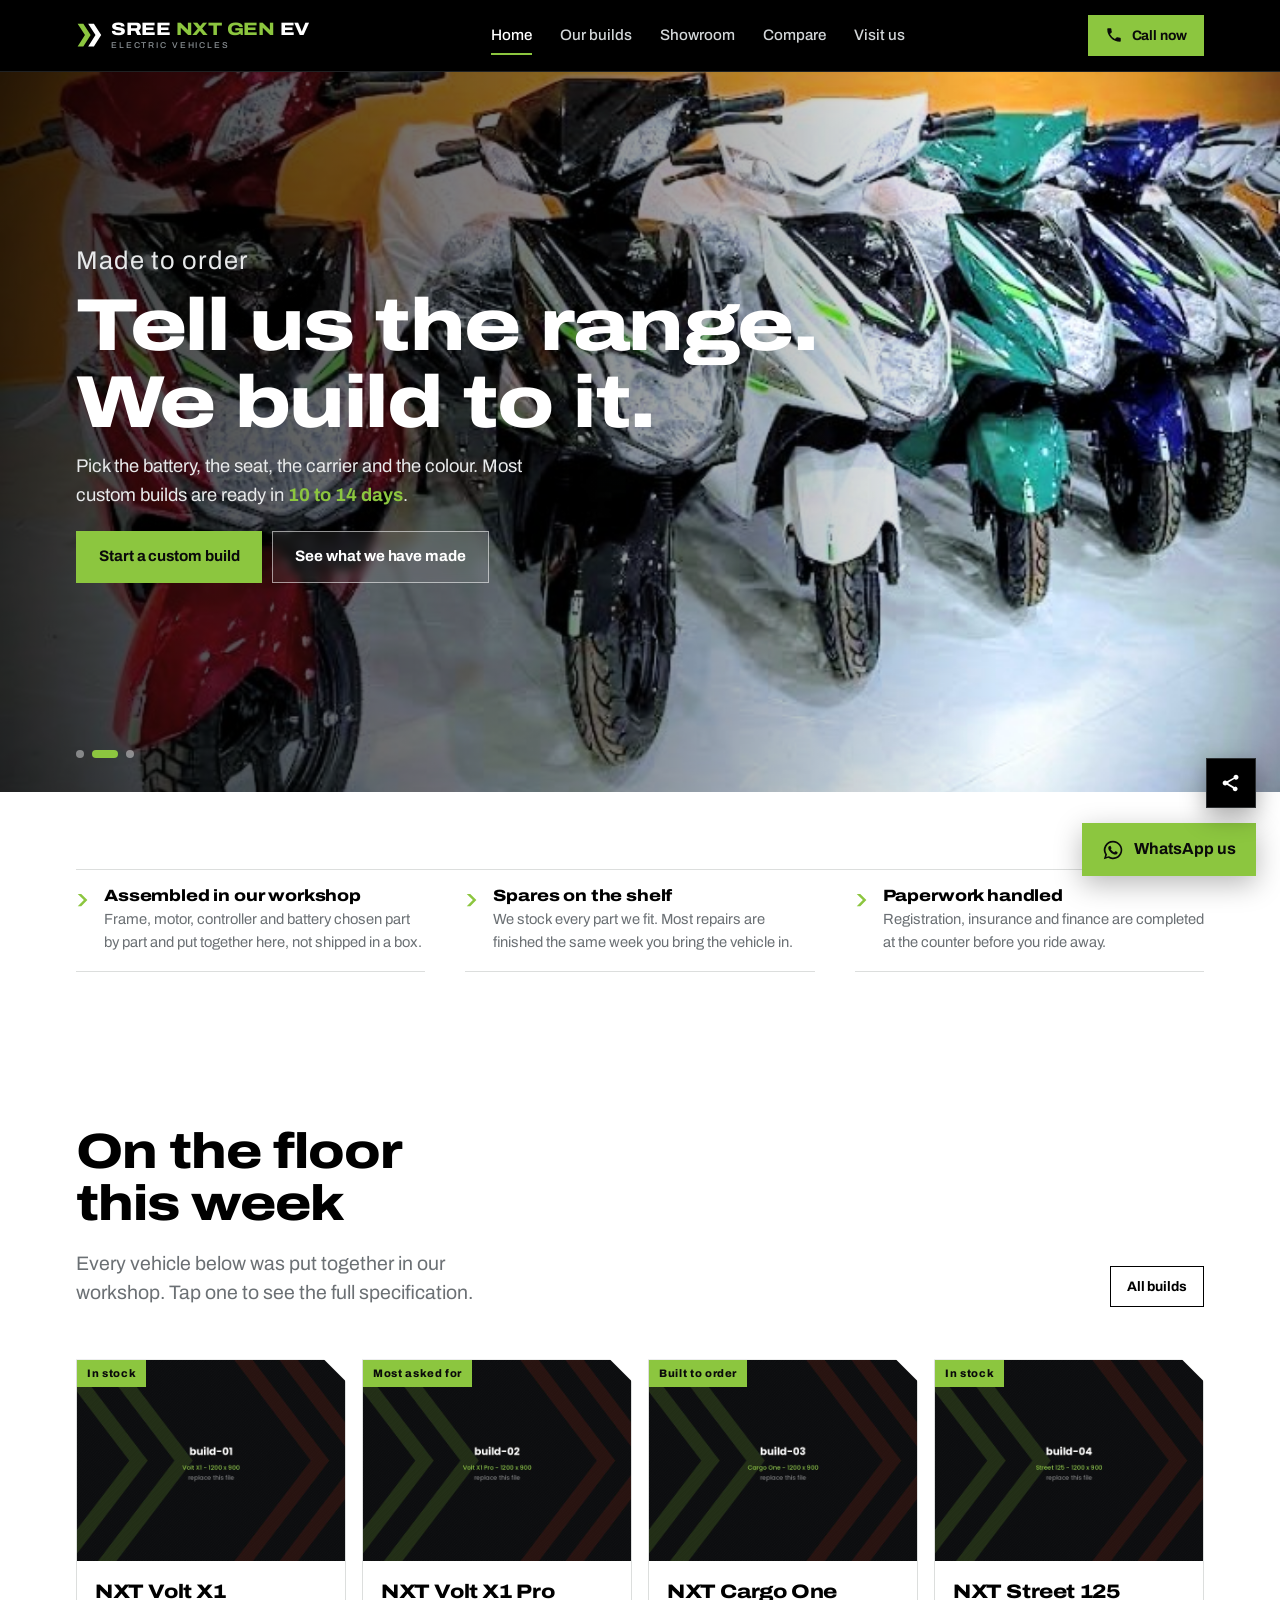
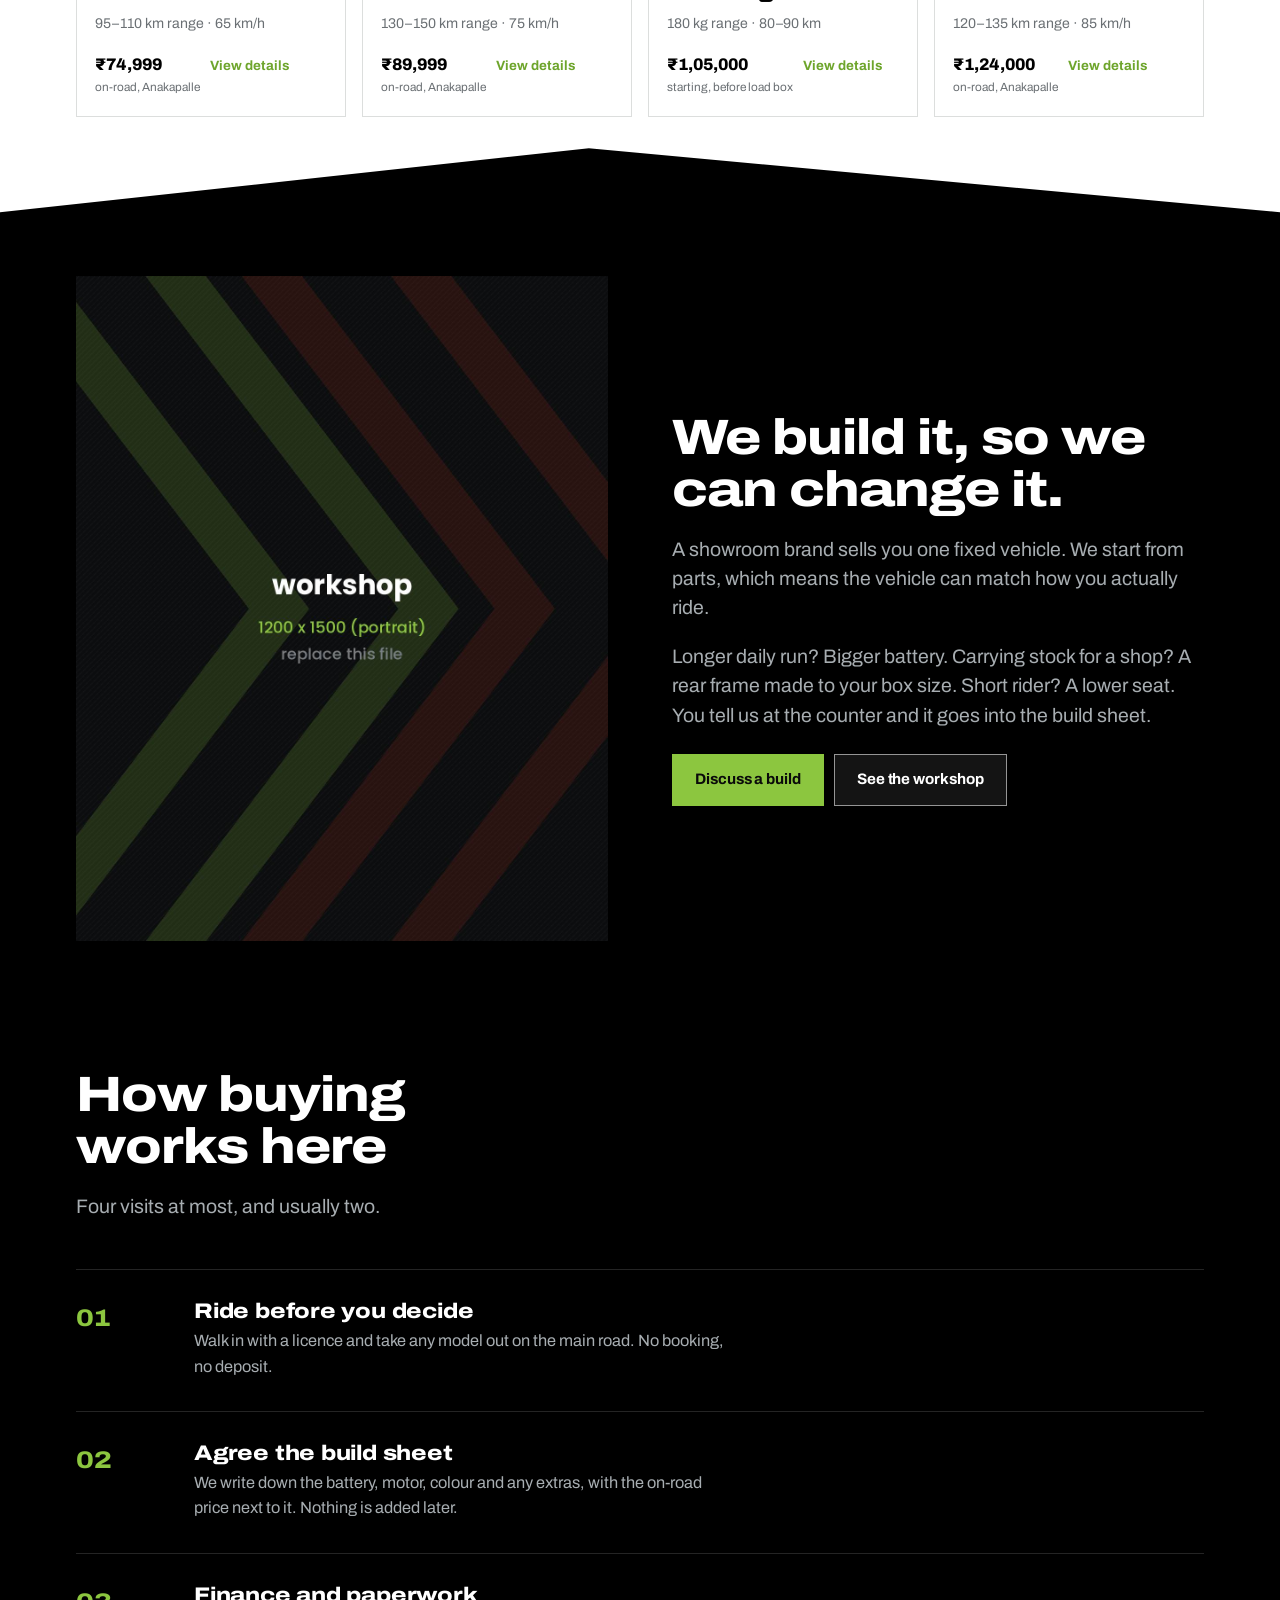
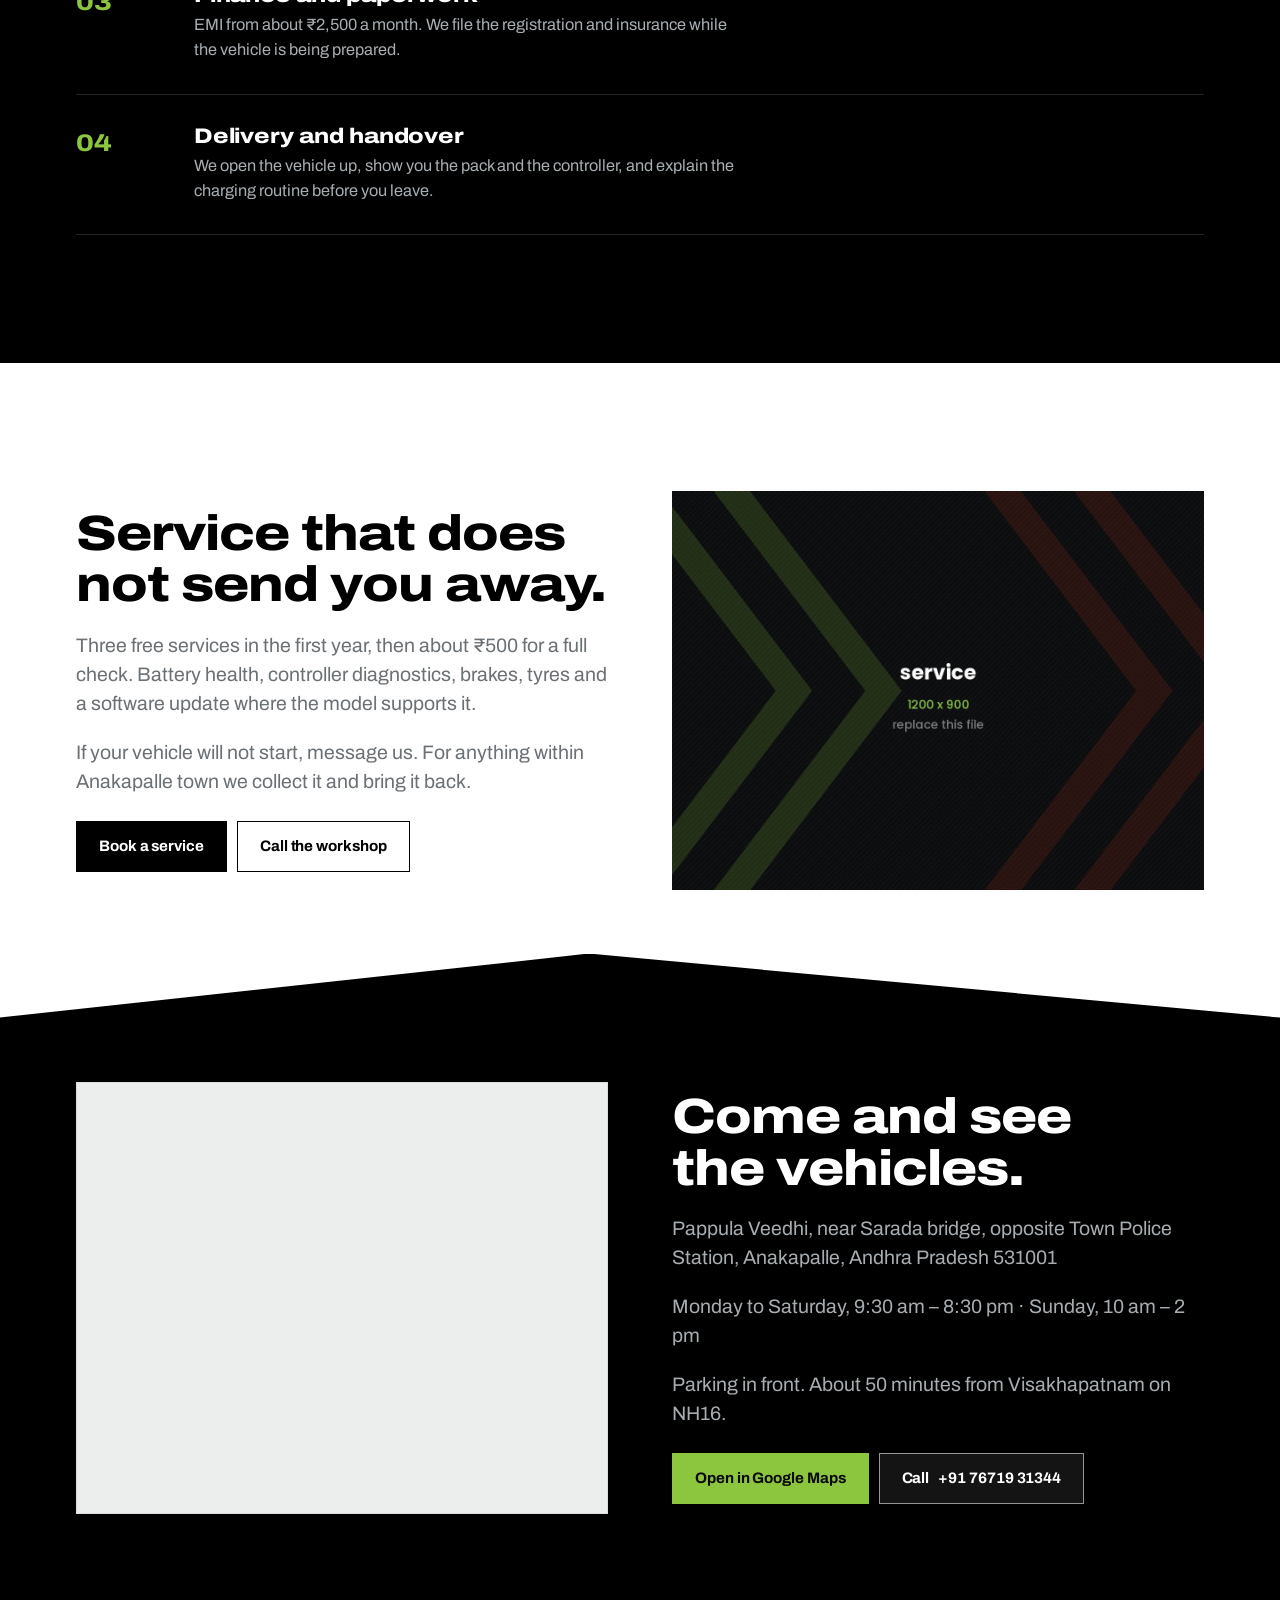
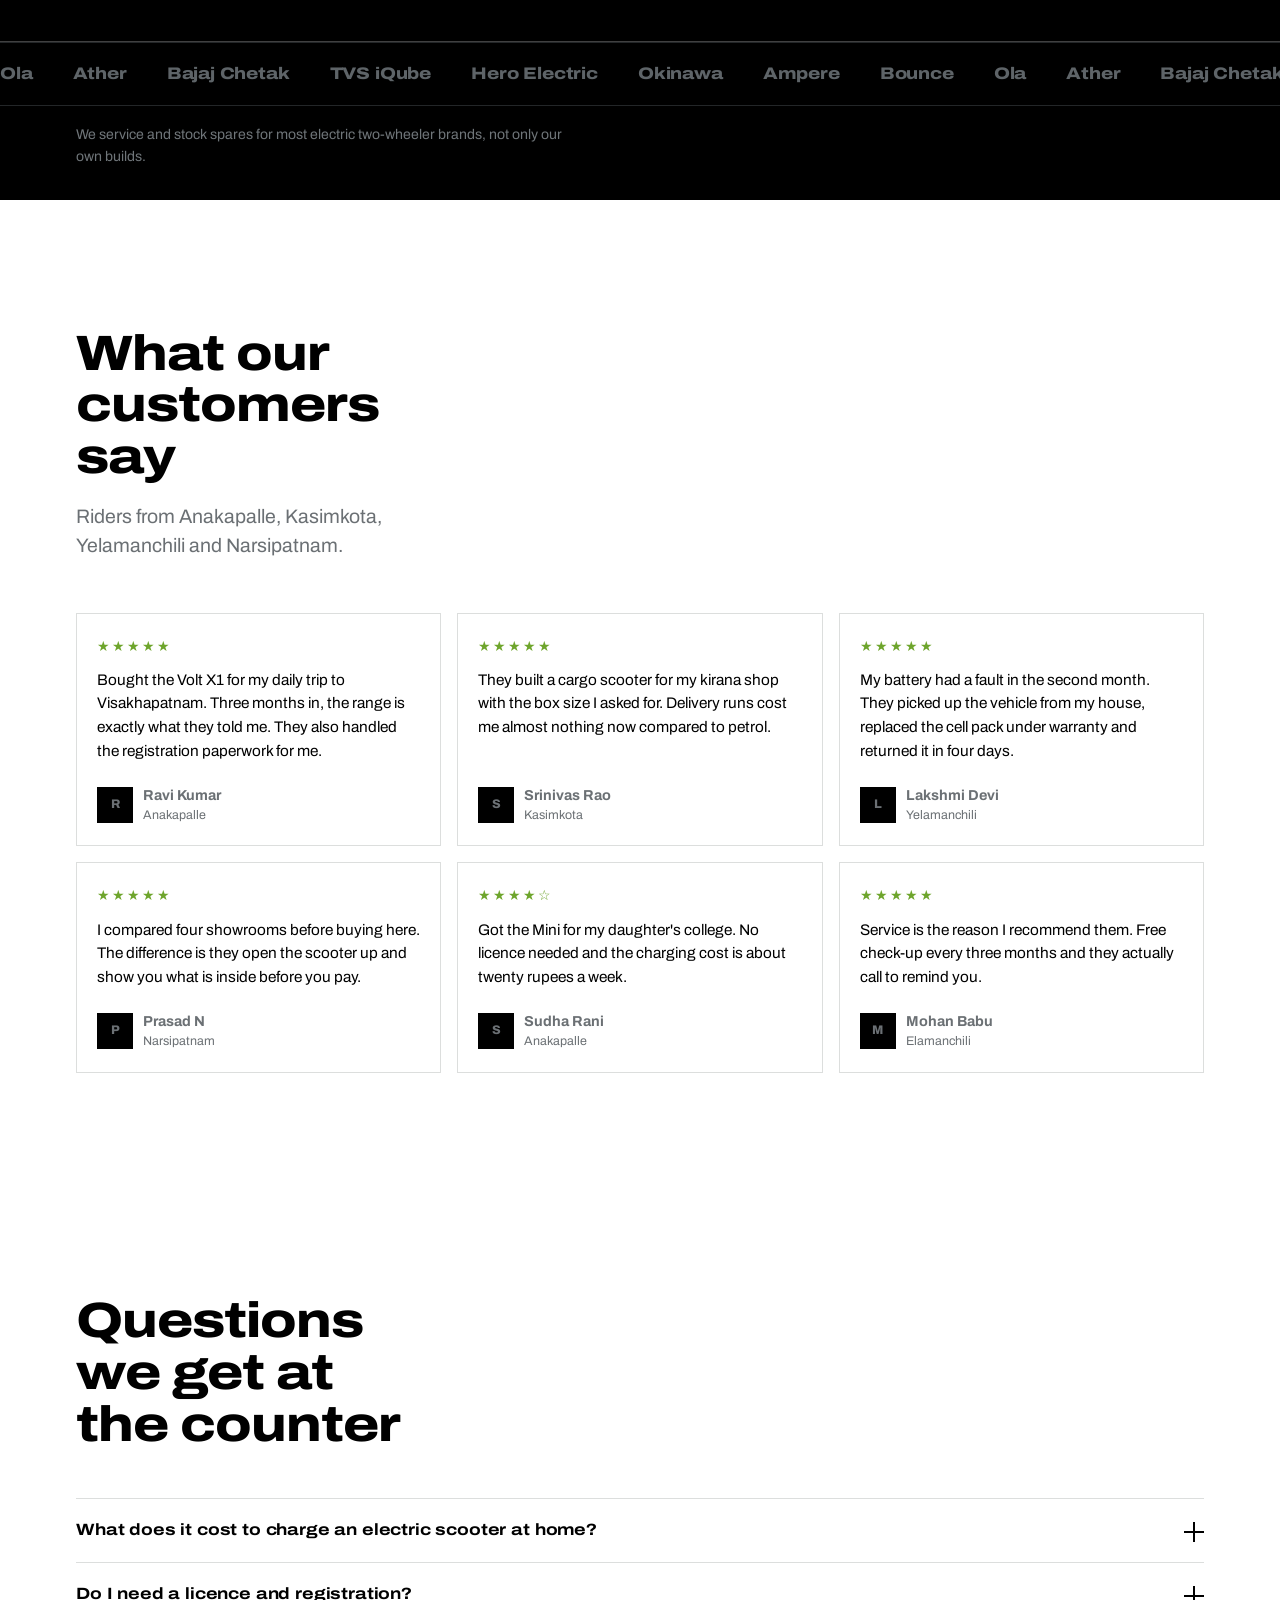
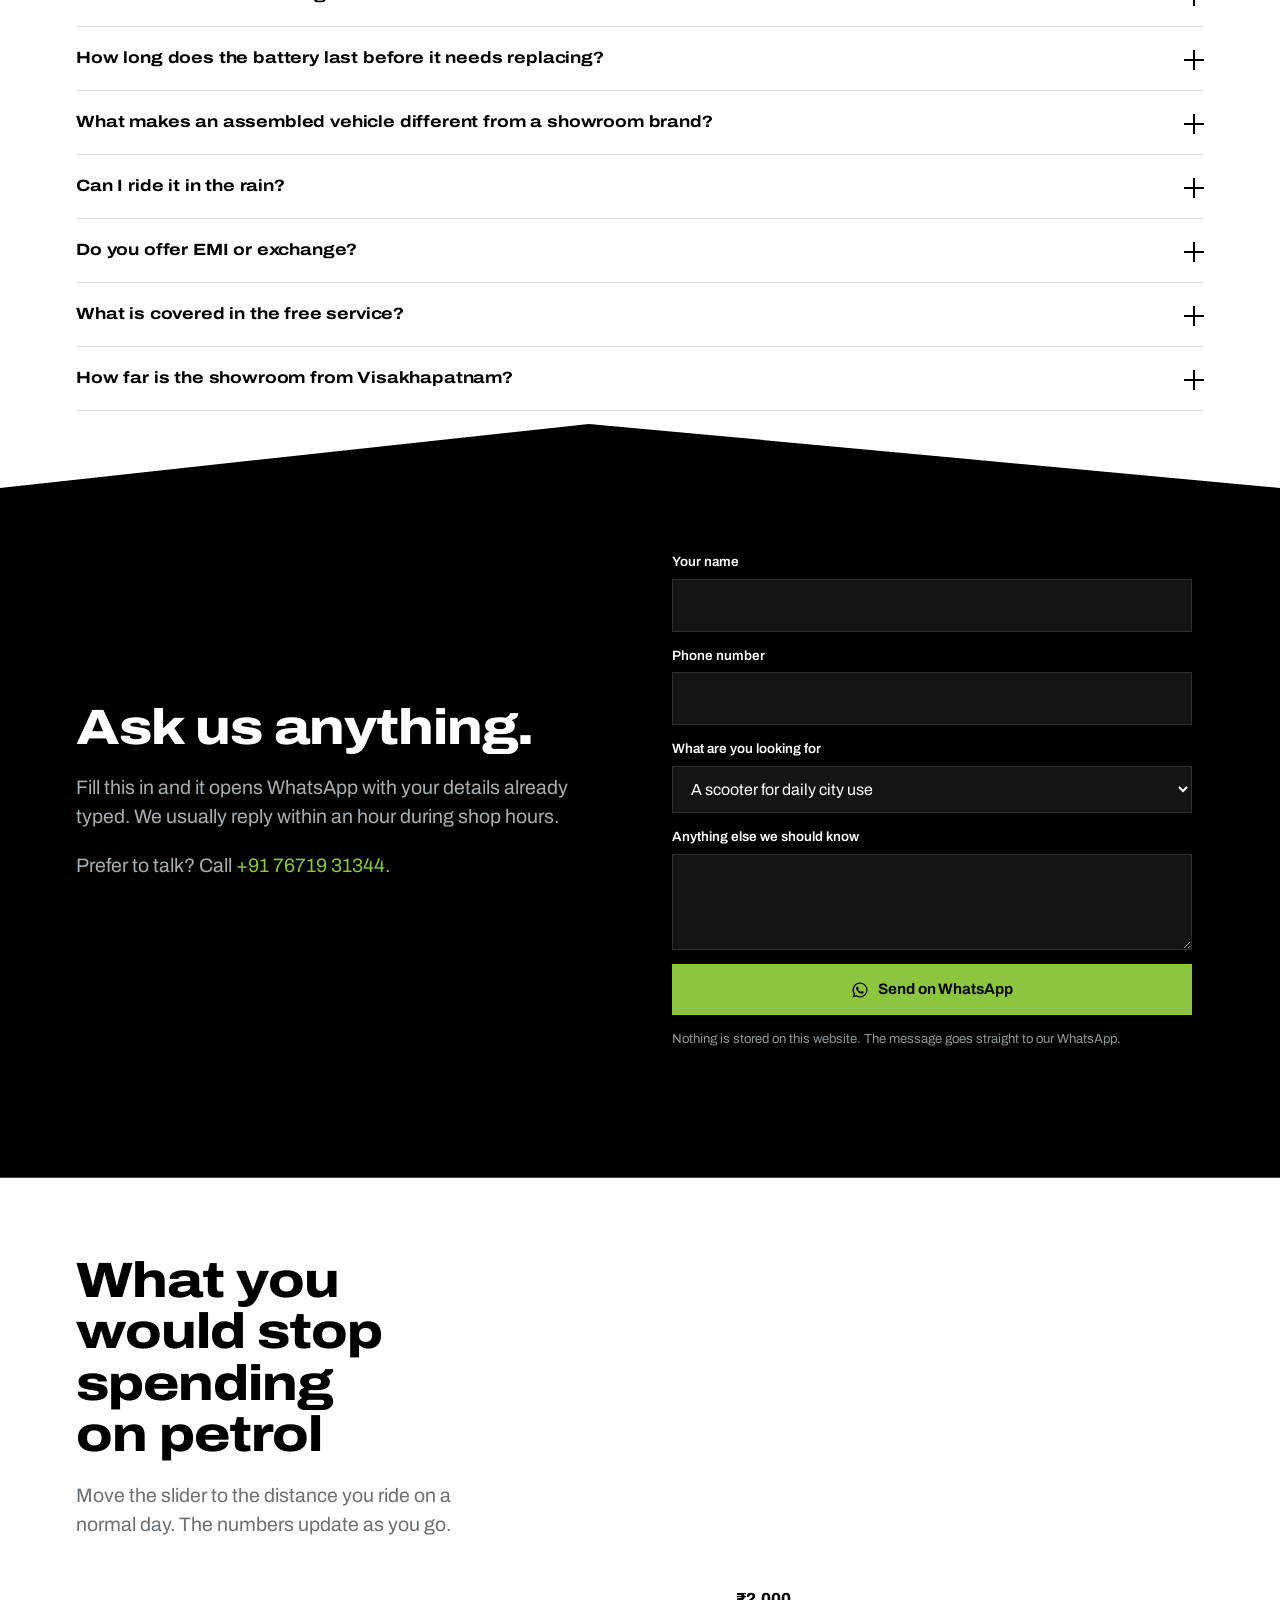
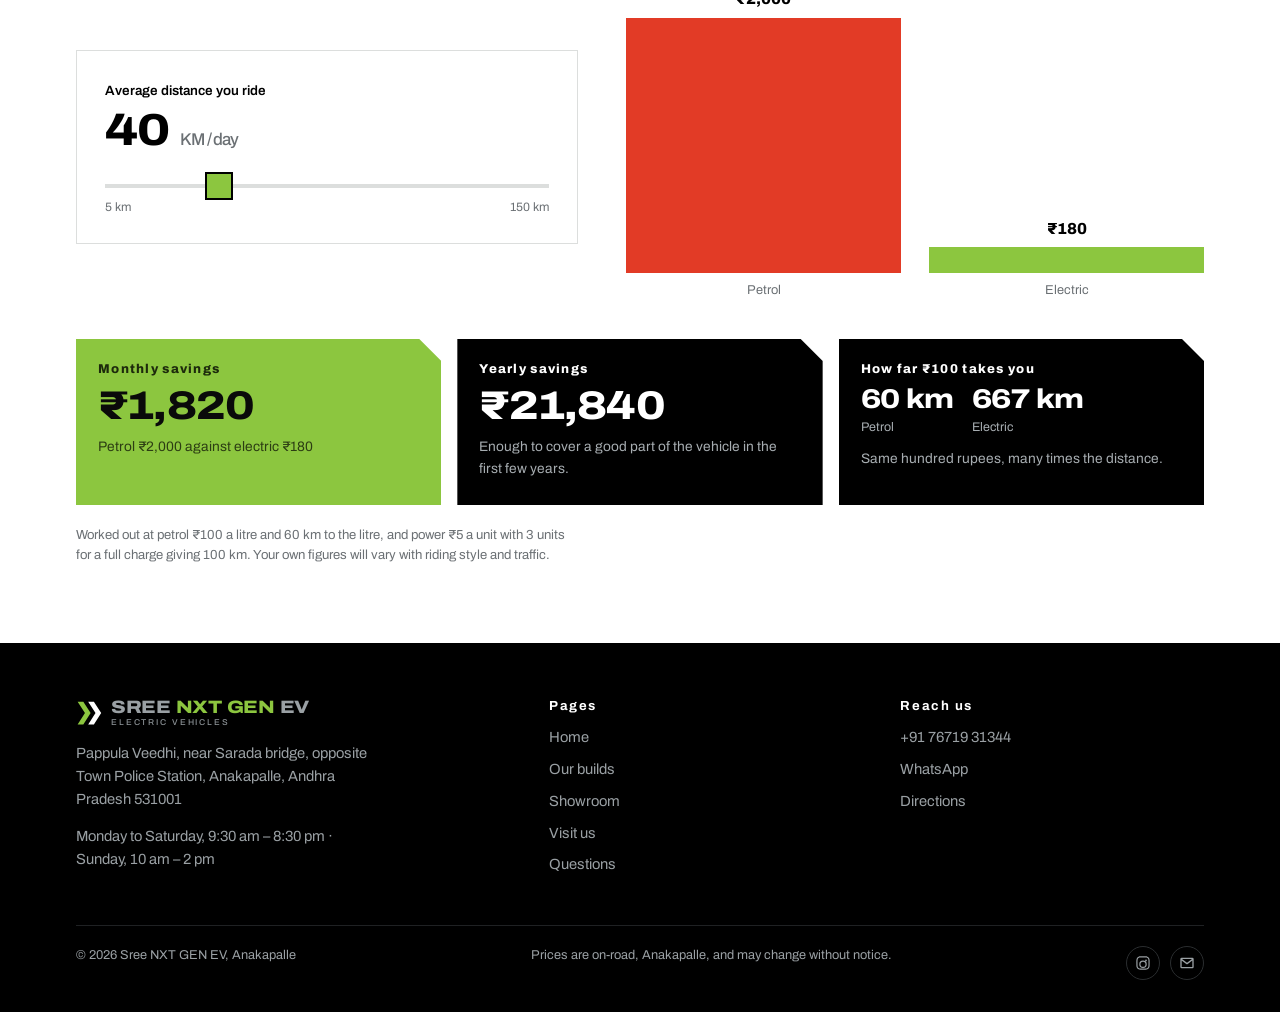
==== commit ebc40e78: "images update and slide time update to 3 sec" ====
--- a/index.html
+++ b/index.html
@@ -83,7 +83,7 @@
     <div class="hero__copy">
       <p class="hero__kicker rise">Anakapalle</p>
       <h1 class="rise">Electric vehicles, built on this road.</h1>
-      <p class="hero__price rise">In-house assembled scooters and bikes from <strong>₹54,999</strong> on-road. Free test ride, any model, any day.</p>
+      <p class="hero__price rise">In-house assembled scooters and bikes from <strong>₹39,999/-</strong> on-road. Free test ride, any model, any day.</p>
       <div class="hero__actions rise">
         <a class="btn btn--volt" href="builds.html">See our builds</a>
         <a class="btn btn--ghost" href="#" data-link="whatsapp">WhatsApp us</a>
@@ -458,6 +458,14 @@
     <div class="foot-base">
       <span>© <span data-fill="year">2026</span> Sree NXT GEN EV, Anakapalle</span>
       <span>Prices are on-road, Anakapalle, and may change without notice.</span>
+      <div class="foot-social">
+        <a href="#" data-link="instagram" aria-label="Instagram" hidden>
+          <svg viewBox="0 0 24 24" fill="currentColor" aria-hidden="true"><path d="M12 2c2.717 0 3.056.01 4.122.06 1.065.05 1.79.217 2.428.465.66.256 1.216.598 1.772 1.153a4.908 4.908 0 0 1 1.153 1.772c.247.637.415 1.363.465 2.428.047 1.066.06 1.405.06 4.122 0 2.717-.01 3.056-.06 4.122-.05 1.065-.218 1.79-.465 2.428a4.883 4.883 0 0 1-1.153 1.772 4.915 4.915 0 0 1-1.772 1.153c-.637.247-1.363.415-2.428.465-1.066.047-1.405.06-4.122.06-2.717 0-3.056-.01-4.122-.06-1.065-.05-1.79-.218-2.428-.465a4.89 4.89 0 0 1-1.772-1.153 4.904 4.904 0 0 1-1.153-1.772c-.248-.637-.415-1.363-.465-2.428C2.013 15.056 2 14.717 2 12c0-2.717.01-3.056.06-4.122.05-1.066.217-1.79.465-2.428a4.88 4.88 0 0 1 1.153-1.772A4.897 4.897 0 0 1 5.45 2.525c.638-.248 1.362-.415 2.428-.465C8.944 2.013 9.283 2 12 2zm0 1.802c-2.67 0-2.987.01-4.04.059-.976.045-1.505.207-1.858.344-.466.181-.8.398-1.15.748-.35.35-.566.683-.747 1.15-.137.353-.3.882-.344 1.857-.05 1.054-.06 1.37-.06 4.04 0 2.67.01 2.987.06 4.04.045.976.207 1.505.344 1.858.181.466.398.8.748 1.15.35.35.683.566 1.15.747.353.137.882.3 1.857.344 1.054.05 1.37.06 4.04.06 2.67 0 2.987-.01 4.04-.06.976-.045 1.505-.207 1.858-.344.466-.181.8-.398 1.15-.748.35-.35.566-.683.747-1.15.137-.353.3-.882.344-1.857.05-1.054.06-1.37.06-4.04 0-2.67-.01-2.987-.06-4.04-.045-.976-.207-1.505-.344-1.858a3.09 3.09 0 0 0-.748-1.15 3.098 3.098 0 0 0-1.15-.747c-.353-.137-.882-.3-1.857-.344-1.054-.05-1.37-.06-4.04-.06zm0 4.594a5.604 5.604 0 1 1 0 11.208 5.604 5.604 0 0 1 0-11.208zm0 1.802a3.802 3.802 0 1 0 0 7.604 3.802 3.802 0 0 0 0-7.604zm5.838-2.002a1.31 1.31 0 1 1-2.62 0 1.31 1.31 0 0 1 2.62 0z"/></svg>
+        </a>
+        <a href="#" data-link="email" aria-label="Email" hidden>
+          <svg viewBox="0 0 24 24" fill="currentColor" aria-hidden="true"><path d="M4 4h16a2 2 0 0 1 2 2v12a2 2 0 0 1-2 2H4a2 2 0 0 1-2-2V6a2 2 0 0 1 2-2zm16 4.238-7.386 5.55a1 1 0 0 1-1.228 0L4 8.238V18h16V8.238zM4.5 6l7.5 5.625L19.5 6h-15z"/></svg>
+        </a>
+      </div>
     </div>
   </div>
 </footer>
@@ -509,7 +517,7 @@
   </div>
 </div>
 
-<script type="application/ld+json">
+<script type="application/ld+json" id="ld-business">
 {
   "@context": "https://schema.org",
   "@type": "AutoDealer",
--- a/assets/css/style.css
+++ b/assets/css/style.css
@@ -568,6 +568,13 @@
   margin-top: 40px; padding-top: 20px; border-top: 1px solid #1f2123;
   display: flex; flex-wrap: wrap; gap: 8px 20px; justify-content: space-between; font-size: .8rem;
 }
+.foot-social { display: flex; gap: 10px; }
+.foot-social a {
+  display: flex; align-items: center; justify-content: center;
+  width: 34px; height: 34px; border-radius: 50%; border: 1px solid #2a2d2f; color: #9aa0a4;
+}
+.foot-social a:hover { border-color: var(--volt); color: var(--volt); }
+.foot-social svg { width: 16px; height: 16px; }
 
 /* 11 ─ Utilities --------------------------------------------------------- */
 .mb0 { margin-bottom: 0; }
